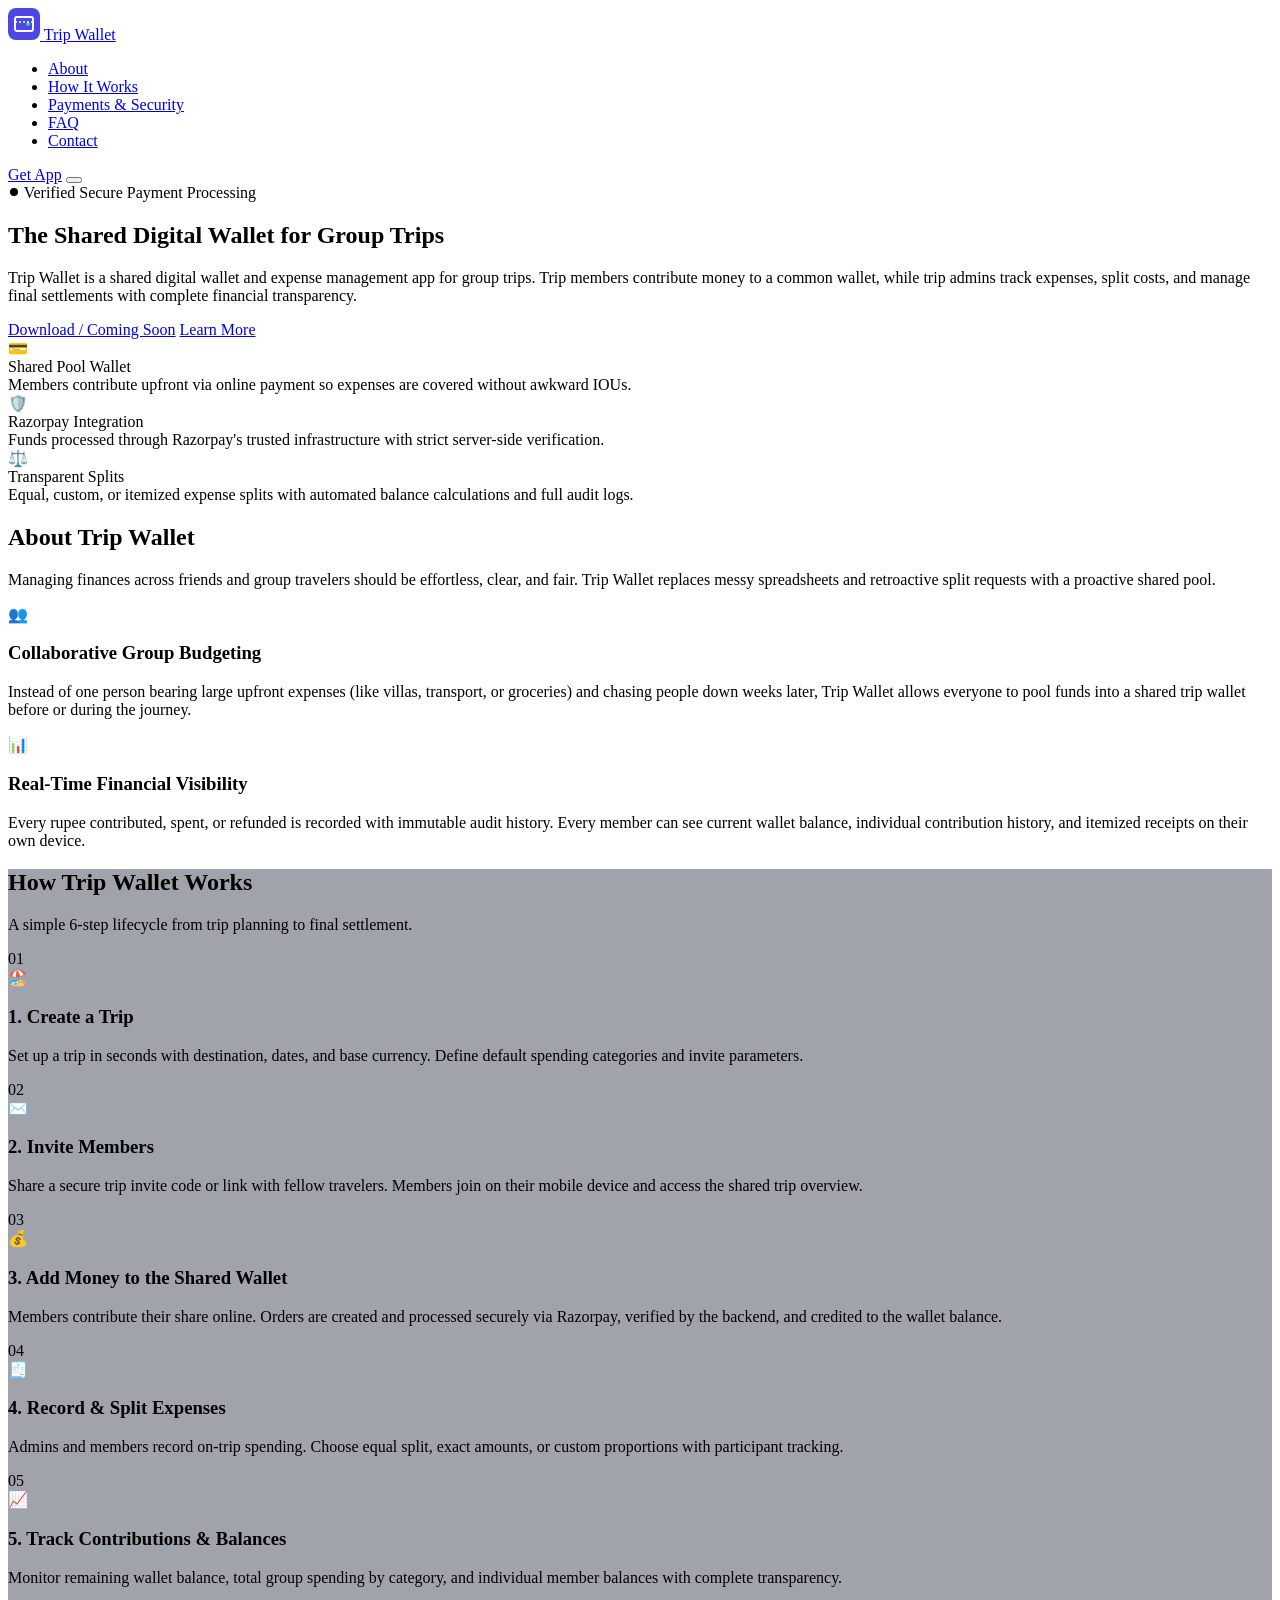
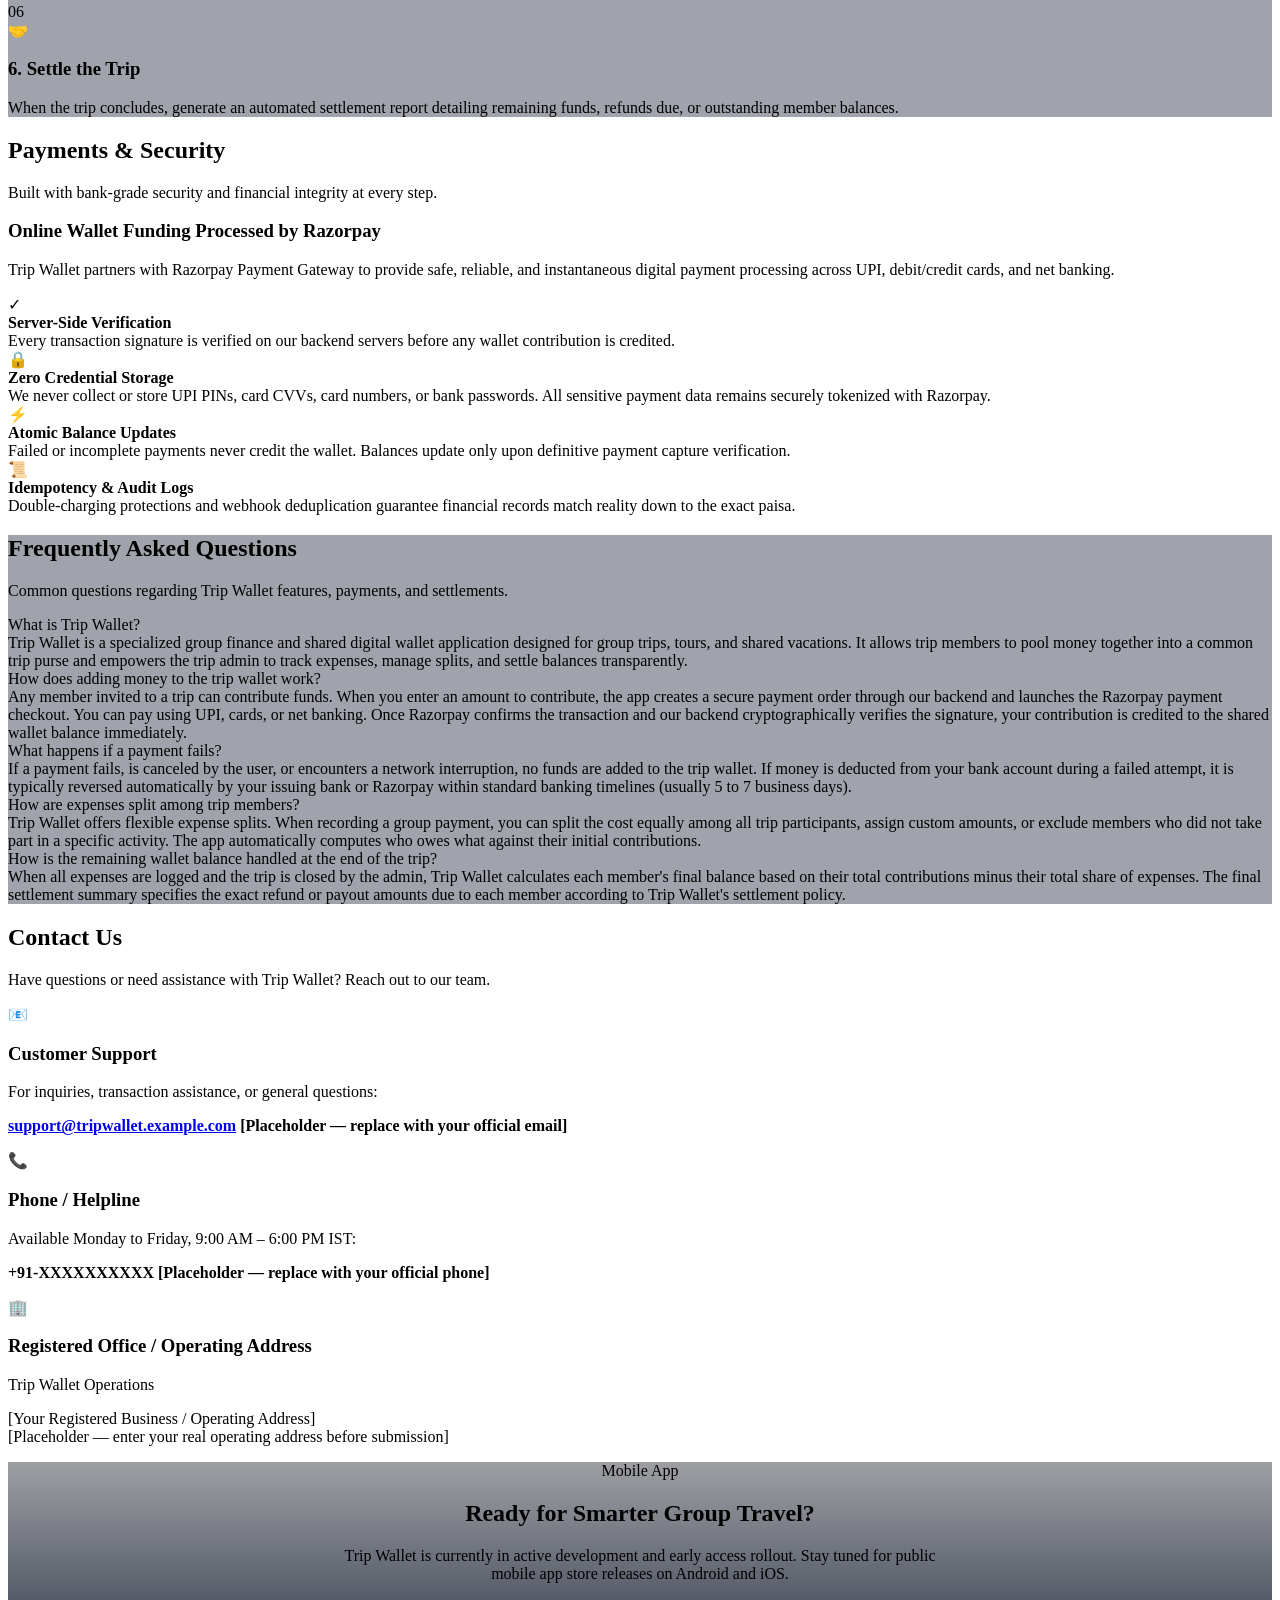
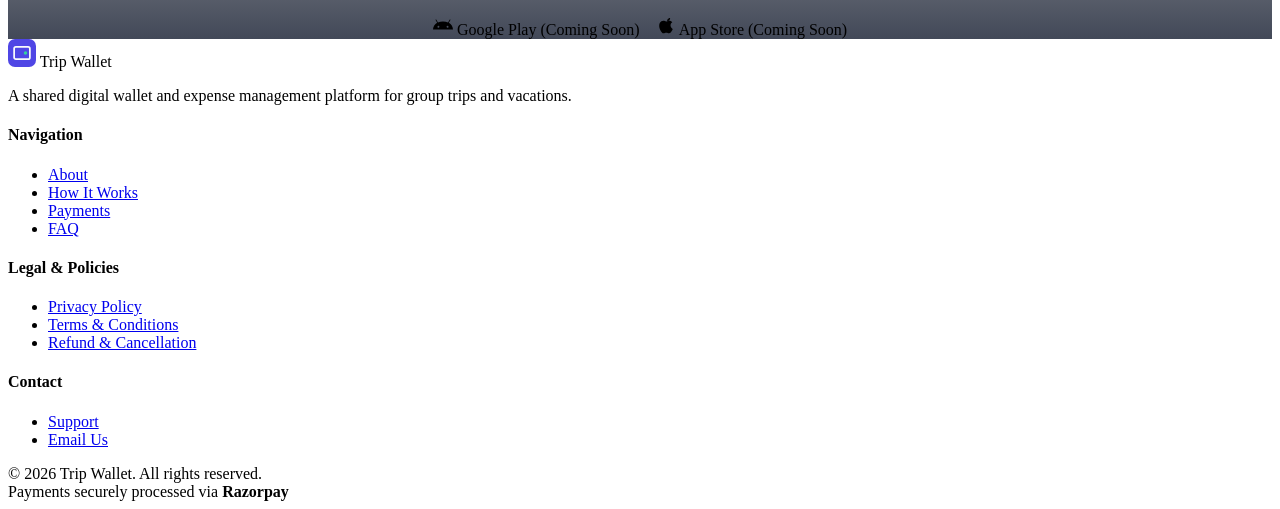
==== backend/app/static/index.html @ 52dec57f "Complete Trip Wallet payment integration and public website" ====
<!DOCTYPE html>
<html lang="en">
<head>
  <meta charset="UTF-8">
  <meta name="viewport" content="width=device-width, initial-scale=1.0">
  <title>Trip Wallet — Shared Digital Wallet & Expense Management for Group Trips</title>
  <meta name="description" content="A shared digital wallet and expense management app for group trips. Contribute funds securely via Razorpay, track balances, and split expenses seamlessly.">
  <link rel="icon" type="image/svg+xml" href="/static/favicon.svg">
  <link rel="stylesheet" href="/static/styles.css">
</head>
<body>

  <!-- Navigation Bar -->
  <header class="navbar">
    <div class="container">
      <a href="/" class="brand">
        <span class="brand-icon">
          <svg width="32" height="32" viewBox="0 0 32 32" fill="none" xmlns="http://www.w3.org/2000/svg">
            <rect width="32" height="32" rx="8" fill="#4F46E5"/>
            <path d="M7 11C7 9.89543 7.89543 9 9 9H23C24.1046 9 25 9.89543 25 11V21C25 22.1046 24.1046 23 23 23H9C7.89543 23 7 22.1046 7 21V11Z" stroke="#F8FAFC" stroke-width="2"/>
            <circle cx="20" cy="16" r="2" fill="#34D399"/>
            <path d="M7 14H25" stroke="#F8FAFC" stroke-width="1.5" stroke-dasharray="2 2"/>
          </svg>
        </span>
        Trip Wallet
      </a>

      <nav>
        <ul class="nav-links" id="navLinks">
          <li><a href="#about" class="nav-link">About</a></li>
          <li><a href="#how-it-works" class="nav-link">How It Works</a></li>
          <li><a href="#payments" class="nav-link">Payments & Security</a></li>
          <li><a href="#faq" class="nav-link">FAQ</a></li>
          <li><a href="#contact" class="nav-link">Contact</a></li>
        </ul>
      </nav>

      <div class="nav-cta">
        <a href="#download" class="btn btn-primary">Get App</a>
        <button class="menu-toggle" id="menuToggle" aria-label="Toggle navigation menu">
          <span></span>
          <span></span>
          <span></span>
        </button>
      </div>
    </div>
  </header>

  <!-- Hero Section -->
  <section class="hero">
    <div class="container">
      <div class="badge badge-green">
        <svg width="12" height="12" viewBox="0 0 12 12" fill="currentColor"><circle cx="6" cy="6" r="4"/></svg>
        Verified Secure Payment Processing
      </div>
      <h1 class="hero-title">
        The Shared Digital Wallet for <span class="gradient-text">Group Trips</span>
      </h1>
      <p class="hero-subtitle">
        Trip Wallet is a shared digital wallet and expense management app for group trips. Trip members contribute money to a common wallet, while trip admins track expenses, split costs, and manage final settlements with complete financial transparency.
      </p>
      <div class="hero-actions">
        <a href="#download" class="btn btn-primary btn-lg">Download / Coming Soon</a>
        <a href="#how-it-works" class="btn btn-secondary btn-lg">Learn More</a>
      </div>

      <div class="hero-stats">
        <div class="stat-card">
          <div class="stat-icon">💳</div>
          <div class="stat-title">Shared Pool Wallet</div>
          <div class="stat-desc">Members contribute upfront via online payment so expenses are covered without awkward IOUs.</div>
        </div>
        <div class="stat-card">
          <div class="stat-icon">🛡️</div>
          <div class="stat-title">Razorpay Integration</div>
          <div class="stat-desc">Funds processed through Razorpay's trusted infrastructure with strict server-side verification.</div>
        </div>
        <div class="stat-card">
          <div class="stat-icon">⚖️</div>
          <div class="stat-title">Transparent Splits</div>
          <div class="stat-desc">Equal, custom, or itemized expense splits with automated balance calculations and full audit logs.</div>
        </div>
      </div>
    </div>
  </section>

  <!-- About Section -->
  <section id="about" class="section">
    <div class="container">
      <div class="section-header">
        <h2 class="section-title">About Trip Wallet</h2>
        <p class="section-subtitle">
          Managing finances across friends and group travelers should be effortless, clear, and fair. Trip Wallet replaces messy spreadsheets and retroactive split requests with a proactive shared pool.
        </p>
      </div>

      <div class="grid-2">
        <div class="feature-card">
          <div class="card-icon">👥</div>
          <h3>Collaborative Group Budgeting</h3>
          <p>
            Instead of one person bearing large upfront expenses (like villas, transport, or groceries) and chasing people down weeks later, Trip Wallet allows everyone to pool funds into a shared trip wallet before or during the journey.
          </p>
        </div>
        <div class="feature-card">
          <div class="card-icon">📊</div>
          <h3>Real-Time Financial Visibility</h3>
          <p>
            Every rupee contributed, spent, or refunded is recorded with immutable audit history. Every member can see current wallet balance, individual contribution history, and itemized receipts on their own device.
          </p>
        </div>
      </div>
    </div>
  </section>

  <!-- How It Works Section -->
  <section id="how-it-works" class="section" style="background: rgba(19, 27, 46, 0.4);">
    <div class="container">
      <div class="section-header">
        <h2 class="section-title">How Trip Wallet Works</h2>
        <p class="section-subtitle">A simple 6-step lifecycle from trip planning to final settlement.</p>
      </div>

      <div class="grid-3">
        <div class="feature-card">
          <span class="card-step-num">01</span>
          <div class="card-icon">🏖️</div>
          <h3>1. Create a Trip</h3>
          <p>Set up a trip in seconds with destination, dates, and base currency. Define default spending categories and invite parameters.</p>
        </div>

        <div class="feature-card">
          <span class="card-step-num">02</span>
          <div class="card-icon">✉️</div>
          <h3>2. Invite Members</h3>
          <p>Share a secure trip invite code or link with fellow travelers. Members join on their mobile device and access the shared trip overview.</p>
        </div>

        <div class="feature-card">
          <span class="card-step-num">03</span>
          <div class="card-icon">💰</div>
          <h3>3. Add Money to the Shared Wallet</h3>
          <p>Members contribute their share online. Orders are created and processed securely via Razorpay, verified by the backend, and credited to the wallet balance.</p>
        </div>

        <div class="feature-card">
          <span class="card-step-num">04</span>
          <div class="card-icon">🧾</div>
          <h3>4. Record & Split Expenses</h3>
          <p>Admins and members record on-trip spending. Choose equal split, exact amounts, or custom proportions with participant tracking.</p>
        </div>

        <div class="feature-card">
          <span class="card-step-num">05</span>
          <div class="card-icon">📈</div>
          <h3>5. Track Contributions & Balances</h3>
          <p>Monitor remaining wallet balance, total group spending by category, and individual member balances with complete transparency.</p>
        </div>

        <div class="feature-card">
          <span class="card-step-num">06</span>
          <div class="card-icon">🤝</div>
          <h3>6. Settle the Trip</h3>
          <p>When the trip concludes, generate an automated settlement report detailing remaining funds, refunds due, or outstanding member balances.</p>
        </div>
      </div>
    </div>
  </section>

  <!-- Payments & Security Section -->
  <section id="payments" class="section">
    <div class="container">
      <div class="section-header">
        <h2 class="section-title">Payments & Security</h2>
        <p class="section-subtitle">
          Built with bank-grade security and financial integrity at every step.
        </p>
      </div>

      <div class="security-banner">
        <div>
          <h3>Online Wallet Funding Processed by Razorpay</h3>
          <p style="margin-top: 8px;">
            Trip Wallet partners with Razorpay Payment Gateway to provide safe, reliable, and instantaneous digital payment processing across UPI, debit/credit cards, and net banking.
          </p>
        </div>

        <div class="security-badge-grid">
          <div class="security-item">
            <span class="security-item-icon">✓</span>
            <div>
              <strong style="color: var(--text-primary); display: block;">Server-Side Verification</strong>
              <span>Every transaction signature is verified on our backend servers before any wallet contribution is credited.</span>
            </div>
          </div>

          <div class="security-item">
            <span class="security-item-icon">🔒</span>
            <div>
              <strong style="color: var(--text-primary); display: block;">Zero Credential Storage</strong>
              <span>We never collect or store UPI PINs, card CVVs, card numbers, or bank passwords. All sensitive payment data remains securely tokenized with Razorpay.</span>
            </div>
          </div>

          <div class="security-item">
            <span class="security-item-icon">⚡</span>
            <div>
              <strong style="color: var(--text-primary); display: block;">Atomic Balance Updates</strong>
              <span>Failed or incomplete payments never credit the wallet. Balances update only upon definitive payment capture verification.</span>
            </div>
          </div>

          <div class="security-item">
            <span class="security-item-icon">📜</span>
            <div>
              <strong style="color: var(--text-primary); display: block;">Idempotency & Audit Logs</strong>
              <span>Double-charging protections and webhook deduplication guarantee financial records match reality down to the exact paisa.</span>
            </div>
          </div>
        </div>
      </div>
    </div>
  </section>

  <!-- FAQ Section -->
  <section id="faq" class="section" style="background: rgba(19, 27, 46, 0.4);">
    <div class="container">
      <div class="section-header">
        <h2 class="section-title">Frequently Asked Questions</h2>
        <p class="section-subtitle">Common questions regarding Trip Wallet features, payments, and settlements.</p>
      </div>

      <div class="faq-list">
        <div class="faq-card">
          <div class="faq-question">What is Trip Wallet?</div>
          <div class="faq-answer">
            Trip Wallet is a specialized group finance and shared digital wallet application designed for group trips, tours, and shared vacations. It allows trip members to pool money together into a common trip purse and empowers the trip admin to track expenses, manage splits, and settle balances transparently.
          </div>
        </div>

        <div class="faq-card">
          <div class="faq-question">How does adding money to the trip wallet work?</div>
          <div class="faq-answer">
            Any member invited to a trip can contribute funds. When you enter an amount to contribute, the app creates a secure payment order through our backend and launches the Razorpay payment checkout. You can pay using UPI, cards, or net banking. Once Razorpay confirms the transaction and our backend cryptographically verifies the signature, your contribution is credited to the shared wallet balance immediately.
          </div>
        </div>

        <div class="faq-card">
          <div class="faq-question">What happens if a payment fails?</div>
          <div class="faq-answer">
            If a payment fails, is canceled by the user, or encounters a network interruption, no funds are added to the trip wallet. If money is deducted from your bank account during a failed attempt, it is typically reversed automatically by your issuing bank or Razorpay within standard banking timelines (usually 5 to 7 business days).
          </div>
        </div>

        <div class="faq-card">
          <div class="faq-question">How are expenses split among trip members?</div>
          <div class="faq-answer">
            Trip Wallet offers flexible expense splits. When recording a group payment, you can split the cost equally among all trip participants, assign custom amounts, or exclude members who did not take part in a specific activity. The app automatically computes who owes what against their initial contributions.
          </div>
        </div>

        <div class="faq-card">
          <div class="faq-question">How is the remaining wallet balance handled at the end of the trip?</div>
          <div class="faq-answer">
            When all expenses are logged and the trip is closed by the admin, Trip Wallet calculates each member's final balance based on their total contributions minus their total share of expenses. The final settlement summary specifies the exact refund or payout amounts due to each member according to Trip Wallet's settlement policy.
          </div>
        </div>
      </div>
    </div>
  </section>

  <!-- Contact Section -->
  <section id="contact" class="section">
    <div class="container">
      <div class="section-header">
        <h2 class="section-title">Contact Us</h2>
        <p class="section-subtitle">Have questions or need assistance with Trip Wallet? Reach out to our team.</p>
      </div>

      <div class="contact-container">
        <div class="contact-card">
          <div class="card-icon" style="margin: 0 auto 16px;">📧</div>
          <h3>Customer Support</h3>
          <p>For inquiries, transaction assistance, or general questions:</p>
          <p style="margin-top: 12px; font-weight: 600; color: var(--text-primary);">
            <a href="mailto:support@tripwallet.example.com">support@tripwallet.example.com</a>
            <span class="placeholder-tag">[Placeholder — replace with your official email]</span>
          </p>
        </div>

        <div class="contact-card">
          <div class="card-icon" style="margin: 0 auto 16px;">📞</div>
          <h3>Phone / Helpline</h3>
          <p>Available Monday to Friday, 9:00 AM – 6:00 PM IST:</p>
          <p style="margin-top: 12px; font-weight: 600; color: var(--text-primary);">
            +91-XXXXXXXXXX
            <span class="placeholder-tag">[Placeholder — replace with your official phone]</span>
          </p>
        </div>

        <div class="contact-card">
          <div class="card-icon" style="margin: 0 auto 16px;">🏢</div>
          <h3>Registered Office / Operating Address</h3>
          <p>Trip Wallet Operations</p>
          <p style="margin-top: 12px; font-weight: 500; color: var(--text-primary);">
            [Your Registered Business / Operating Address]
            <br>
            <span class="placeholder-tag">[Placeholder — enter your real operating address before submission]</span>
          </p>
        </div>
      </div>
    </div>
  </section>

  <!-- Download / Coming Soon CTA -->
  <section id="download" class="section" style="background: linear-gradient(180deg, rgba(11, 15, 25, 0.4) 0%, rgba(19, 27, 46, 0.8) 100%);">
    <div class="container" style="text-align: center;">
      <div class="badge">Mobile App</div>
      <h2 class="section-title" style="margin-bottom: 20px;">Ready for Smarter Group Travel?</h2>
      <p class="section-subtitle" style="max-width: 600px; margin: 0 auto 32px;">
        Trip Wallet is currently in active development and early access rollout. Stay tuned for public mobile app store releases on Android and iOS.
      </p>
      <div style="display: flex; gap: 16px; justify-content: center; flex-wrap: wrap;">
        <span class="btn btn-secondary" style="cursor: default;">
          <svg width="20" height="20" viewBox="0 0 24 24" fill="currentColor"><path d="M17.523 15.3414C17.523 15.3414 17.5146 15.3414 17.5061 15.3414C16.9248 15.3414 16.4259 14.9392 16.3218 14.3644C16.2084 13.7317 16.6346 13.1362 17.2764 13.0219C17.909 12.9094 18.5136 13.3364 18.627 13.9691C18.7303 14.5439 18.3281 15.1102 17.7541 15.3117C17.6791 15.3323 17.6012 15.3414 17.523 15.3414ZM6.47702 15.3414C6.39886 15.3414 6.32101 15.3323 6.246 15.3117C5.67202 15.1102 5.26982 14.5439 5.37311 13.9691C5.48651 13.3364 6.09113 12.9094 6.72376 13.0219C7.36553 13.1362 7.79173 13.7317 7.67833 14.3644C7.57425 14.9392 7.0753 15.3414 6.49402 15.3414H6.47702ZM18.9959 9.3879L20.8931 6.10173C21.0368 5.85273 20.9515 5.53488 20.7025 5.39121C20.4535 5.24754 20.1356 5.33282 19.992 5.58182L18.0494 8.94676C16.2847 8.14088 14.2497 7.67499 12.0001 7.67499C9.75037 7.67499 7.71542 8.14088 5.95074 8.94676L4.00816 5.58182C3.86449 5.33282 3.54664 5.24754 3.29764 5.39121C3.04864 5.53488 2.96336 5.85273 3.10703 6.10173L5.00421 9.3879C2.10091 10.9859 0.125 13.9678 0 17.4851H24C23.875 13.9678 21.8992 10.9859 18.9959 9.3879Z"/></svg>
          Google Play (Coming Soon)
        </span>
        <span class="btn btn-secondary" style="cursor: default;">
          <svg width="20" height="20" viewBox="0 0 24 24" fill="currentColor"><path d="M18.71 19.5c-.83 1.24-1.71 2.45-3.05 2.47-1.34.03-1.77-.79-3.29-.79-1.53 0-2 .77-3.27.82-1.31.05-2.3-1.32-3.14-2.53C4.25 17 2.94 12.45 4.7 9.39c.87-1.52 2.43-2.48 4.12-2.51 1.28-.02 2.5.87 3.29.87.78 0 2.26-1.07 3.81-.91.65.03 2.47.26 3.64 1.98-.09.06-2.17 1.28-2.15 3.81.03 3.02 2.65 4.03 2.68 4.04-.03.07-.42 1.44-1.38 2.83M15.97 6.37c.61-.75 1.04-1.8 1.01-2.87-.96.04-2.09.64-2.74 1.4-.55.63-.99 1.68-.86 2.7 1.05.08 2.12-.57 2.59-1.23z"/></svg>
          App Store (Coming Soon)
        </span>
      </div>
    </div>
  </section>

  <!-- Footer -->
  <footer class="footer">
    <div class="container">
      <div class="footer-grid">
        <div class="footer-brand">
          <div class="brand">
            <span class="brand-icon">
              <svg width="28" height="28" viewBox="0 0 32 32" fill="none" xmlns="http://www.w3.org/2000/svg">
                <rect width="32" height="32" rx="8" fill="#4F46E5"/>
                <path d="M7 11C7 9.89543 7.89543 9 9 9H23C24.1046 9 25 9.89543 25 11V21C25 22.1046 24.1046 23 23 23H9C7.89543 23 7 22.1046 7 21V11Z" stroke="#F8FAFC" stroke-width="2"/>
                <circle cx="20" cy="16" r="2" fill="#34D399"/>
              </svg>
            </span>
            Trip Wallet
          </div>
          <p>
            A shared digital wallet and expense management platform for group trips and vacations.
          </p>
        </div>

        <div class="footer-col">
          <h4>Navigation</h4>
          <ul class="footer-links">
            <li><a href="#about">About</a></li>
            <li><a href="#how-it-works">How It Works</a></li>
            <li><a href="#payments">Payments</a></li>
            <li><a href="#faq">FAQ</a></li>
          </ul>
        </div>

        <div class="footer-col">
          <h4>Legal & Policies</h4>
          <ul class="footer-links">
            <li><a href="/privacy">Privacy Policy</a></li>
            <li><a href="/terms">Terms & Conditions</a></li>
            <li><a href="/refund">Refund & Cancellation</a></li>
          </ul>
        </div>

        <div class="footer-col">
          <h4>Contact</h4>
          <ul class="footer-links">
            <li><a href="#contact">Support</a></li>
            <li><a href="mailto:support@tripwallet.example.com">Email Us</a></li>
          </ul>
        </div>
      </div>

      <div class="footer-bottom">
        <div>
          &copy; 2026 Trip Wallet. All rights reserved.
        </div>
        <div>
          Payments securely processed via <strong style="color: var(--text-primary);">Razorpay</strong>
        </div>
      </div>
    </div>
  </footer>

  <script>
    // Responsive Mobile Menu Toggle
    const menuToggle = document.getElementById('menuToggle');
    const navLinks = document.getElementById('navLinks');
    if (menuToggle && navLinks) {
      menuToggle.addEventListener('click', () => {
        navLinks.classList.toggle('active');
      });
      // Close menu when link is clicked
      navLinks.querySelectorAll('a').forEach(link => {
        link.addEventListener('click', () => {
          navLinks.classList.remove('active');
        });
      });
    }
  </script>
</body>
</html>
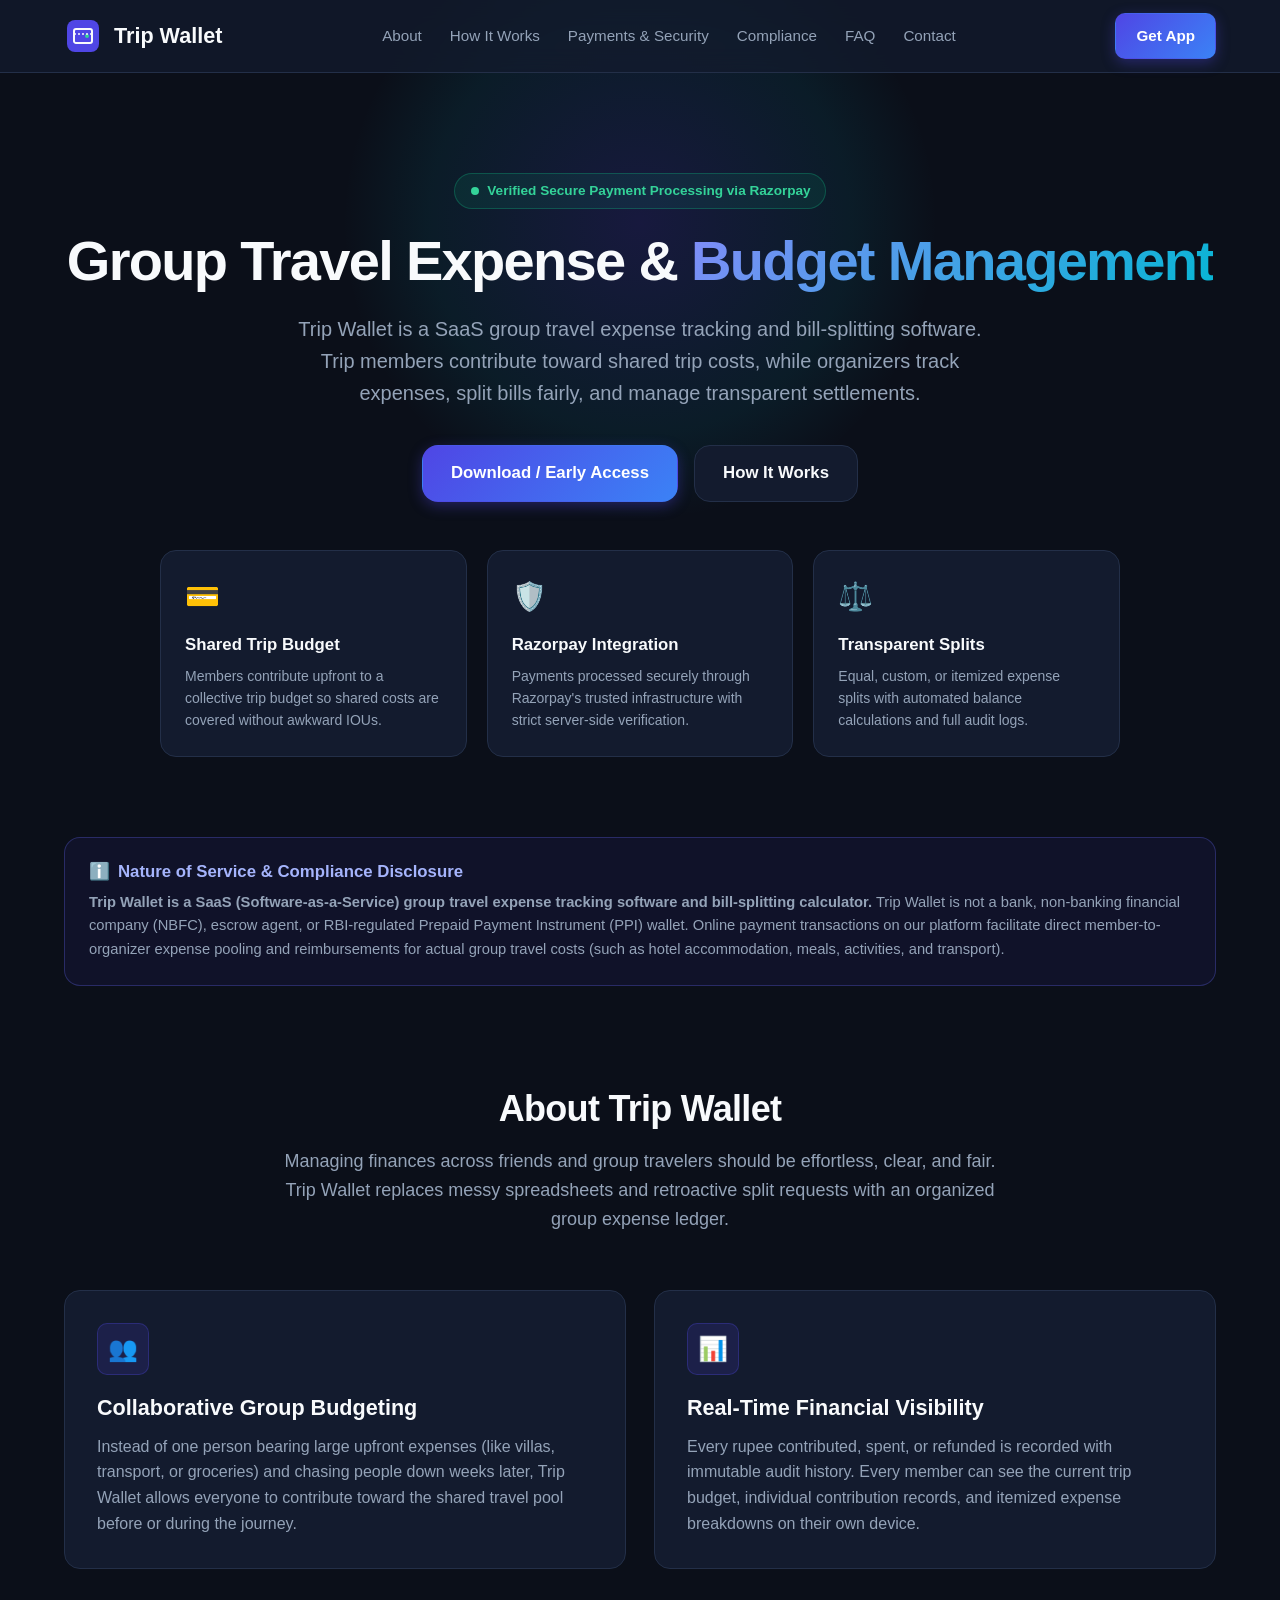
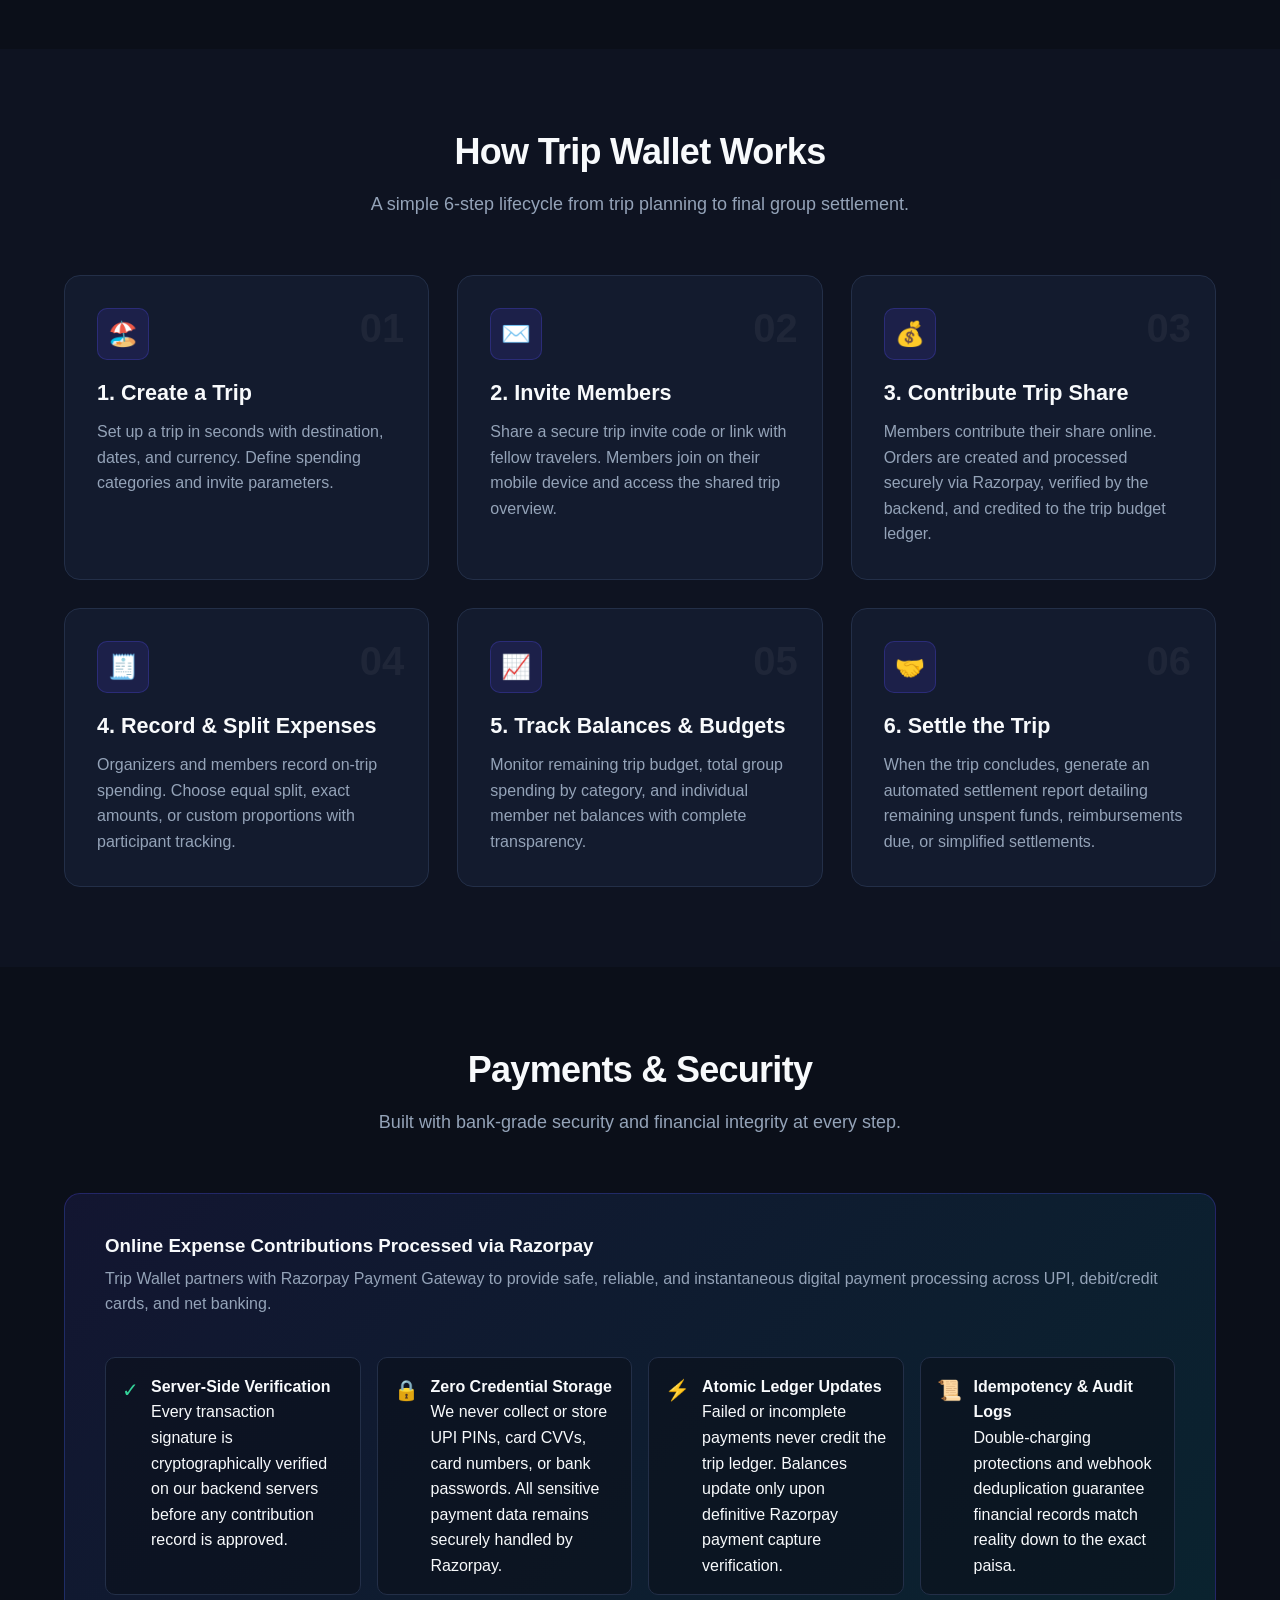
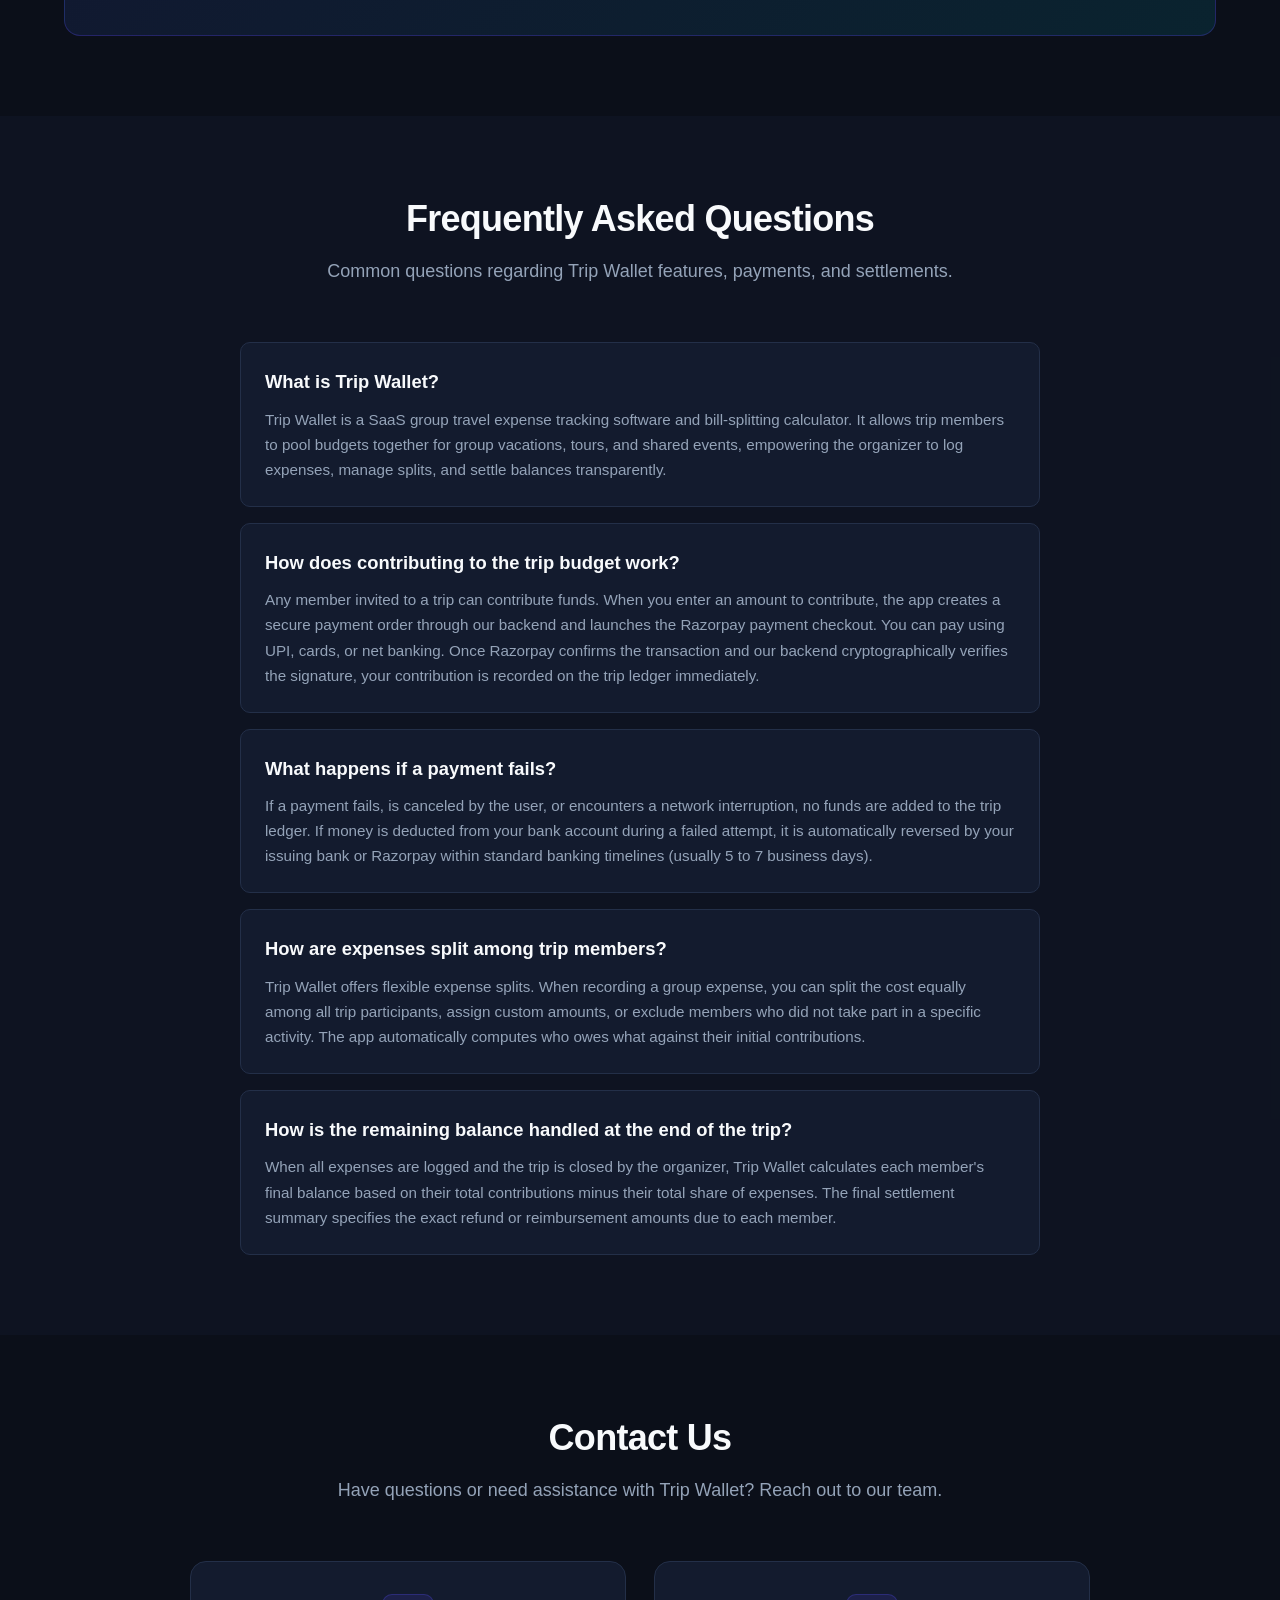
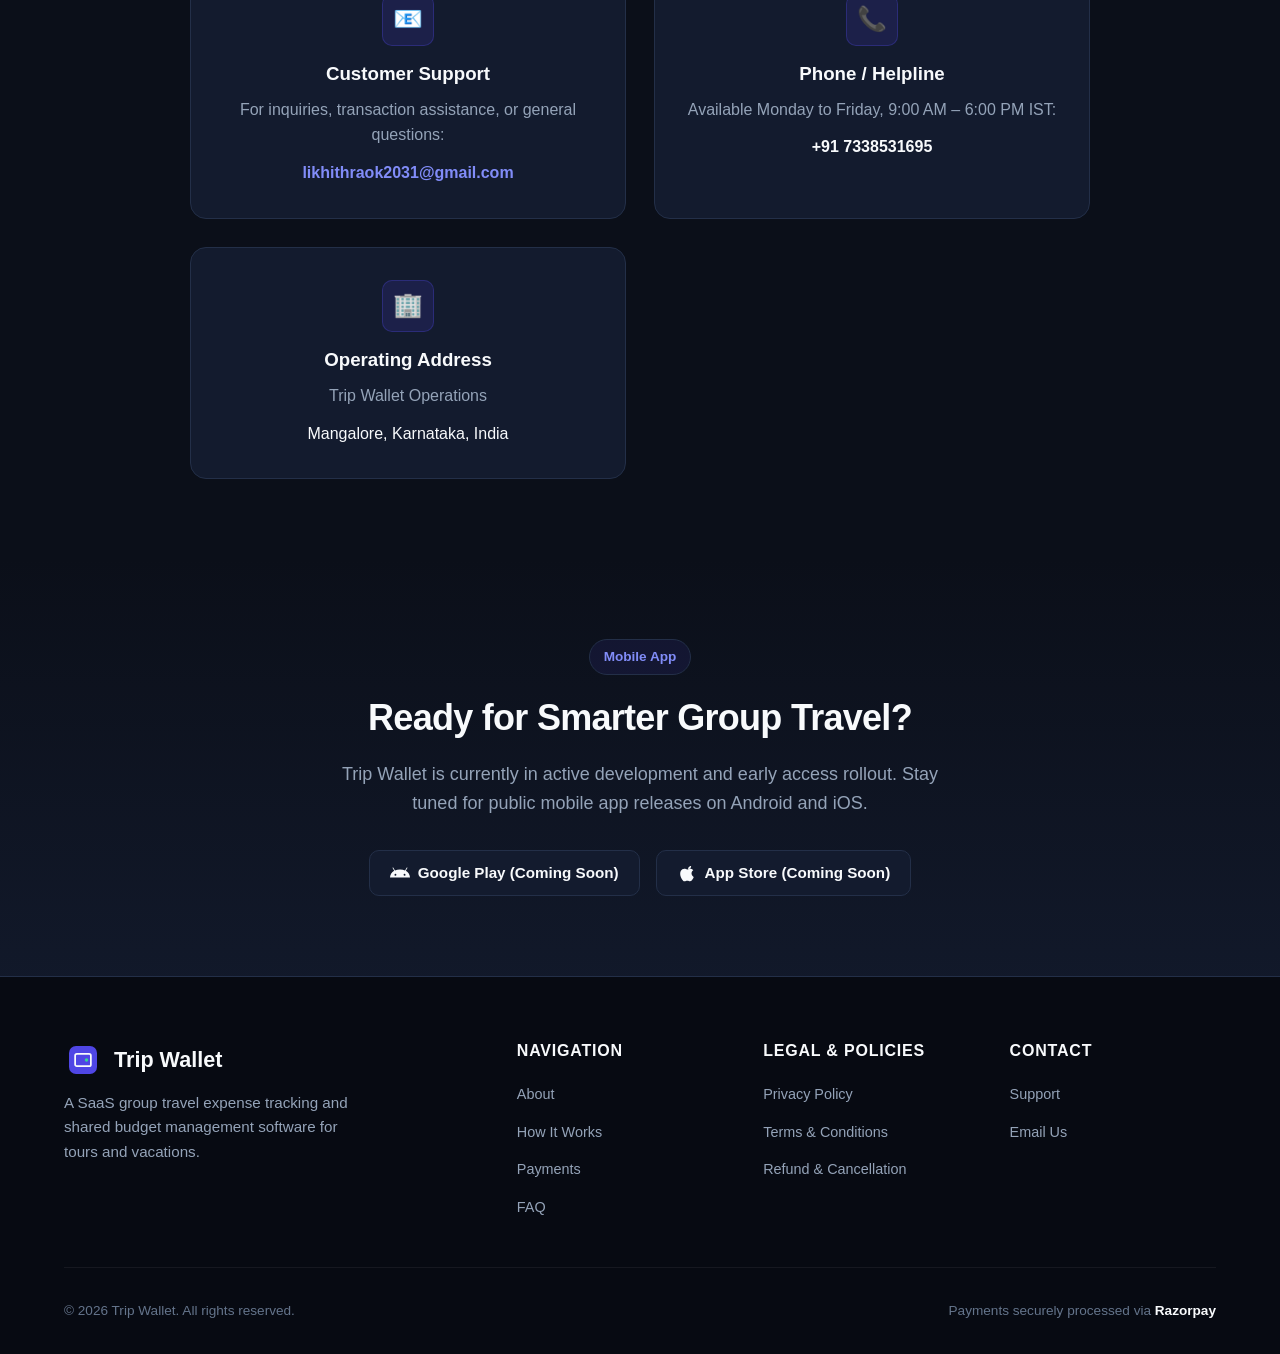
==== commit a2b22d5a: "Update website and policies to SaaS expense management classification and set real contact info" ====
--- a/backend/app/static/index.html
+++ b/backend/app/static/index.html
@@ -3,17 +3,17 @@
 <head>
   <meta charset="UTF-8">
   <meta name="viewport" content="width=device-width, initial-scale=1.0">
-  <title>Trip Wallet — Shared Digital Wallet & Expense Management for Group Trips</title>
-  <meta name="description" content="A shared digital wallet and expense management app for group trips. Contribute funds securely via Razorpay, track balances, and split expenses seamlessly.">
-  <link rel="icon" type="image/svg+xml" href="/static/favicon.svg">
-  <link rel="stylesheet" href="/static/styles.css">
+  <title>Trip Wallet — Group Travel Expense Management & Budget Splitting Software</title>
+  <meta name="description" content="Trip Wallet is a SaaS group travel expense management and bill-splitting platform. Pool trip budgets securely via Razorpay, track balances, and split travel expenses seamlessly.">
+  <link rel="icon" type="image/svg+xml" href="favicon.svg">
+  <link rel="stylesheet" href="styles.css">
 </head>
 <body>
 
   <!-- Navigation Bar -->
   <header class="navbar">
     <div class="container">
-      <a href="/" class="brand">
+      <a href="index.html" class="brand">
         <span class="brand-icon">
           <svg width="32" height="32" viewBox="0 0 32 32" fill="none" xmlns="http://www.w3.org/2000/svg">
             <rect width="32" height="32" rx="8" fill="#4F46E5"/>
@@ -30,6 +30,7 @@
           <li><a href="#about" class="nav-link">About</a></li>
           <li><a href="#how-it-works" class="nav-link">How It Works</a></li>
           <li><a href="#payments" class="nav-link">Payments & Security</a></li>
+          <li><a href="#disclaimer" class="nav-link">Compliance</a></li>
           <li><a href="#faq" class="nav-link">FAQ</a></li>
           <li><a href="#contact" class="nav-link">Contact</a></li>
         </ul>
@@ -51,29 +52,29 @@
     <div class="container">
       <div class="badge badge-green">
         <svg width="12" height="12" viewBox="0 0 12 12" fill="currentColor"><circle cx="6" cy="6" r="4"/></svg>
-        Verified Secure Payment Processing
+        Verified Secure Payment Processing via Razorpay
       </div>
       <h1 class="hero-title">
-        The Shared Digital Wallet for <span class="gradient-text">Group Trips</span>
+        Group Travel Expense & <span class="gradient-text">Budget Management</span>
       </h1>
       <p class="hero-subtitle">
-        Trip Wallet is a shared digital wallet and expense management app for group trips. Trip members contribute money to a common wallet, while trip admins track expenses, split costs, and manage final settlements with complete financial transparency.
+        Trip Wallet is a SaaS group travel expense tracking and bill-splitting software. Trip members contribute toward shared trip costs, while organizers track expenses, split bills fairly, and manage transparent settlements.
       </p>
       <div class="hero-actions">
-        <a href="#download" class="btn btn-primary btn-lg">Download / Coming Soon</a>
-        <a href="#how-it-works" class="btn btn-secondary btn-lg">Learn More</a>
+        <a href="#download" class="btn btn-primary btn-lg">Download / Early Access</a>
+        <a href="#how-it-works" class="btn btn-secondary btn-lg">How It Works</a>
       </div>
 
       <div class="hero-stats">
         <div class="stat-card">
           <div class="stat-icon">💳</div>
-          <div class="stat-title">Shared Pool Wallet</div>
-          <div class="stat-desc">Members contribute upfront via online payment so expenses are covered without awkward IOUs.</div>
+          <div class="stat-title">Shared Trip Budget</div>
+          <div class="stat-desc">Members contribute upfront to a collective trip budget so shared costs are covered without awkward IOUs.</div>
         </div>
         <div class="stat-card">
           <div class="stat-icon">🛡️</div>
           <div class="stat-title">Razorpay Integration</div>
-          <div class="stat-desc">Funds processed through Razorpay's trusted infrastructure with strict server-side verification.</div>
+          <div class="stat-desc">Payments processed securely through Razorpay's trusted infrastructure with strict server-side verification.</div>
         </div>
         <div class="stat-card">
           <div class="stat-icon">⚖️</div>
@@ -84,13 +85,27 @@
     </div>
   </section>
 
+  <!-- Regulatory & SaaS Classification Disclaimer Banner -->
+  <section id="disclaimer" class="section" style="padding-top: 0; padding-bottom: 20px;">
+    <div class="container">
+      <div style="background: rgba(79, 70, 229, 0.08); border: 1px solid rgba(99, 102, 241, 0.3); border-radius: var(--radius-lg); padding: 24px; text-align: left;">
+        <h4 style="color: #A5B4FC; margin-bottom: 8px; font-size: 1.05rem; display: flex; align-items: center; gap: 8px;">
+          <span>ℹ️</span> Nature of Service & Compliance Disclosure
+        </h4>
+        <p style="color: var(--text-secondary); font-size: 0.92rem; line-height: 1.6; margin: 0;">
+          <strong>Trip Wallet is a SaaS (Software-as-a-Service) group travel expense tracking software and bill-splitting calculator.</strong> Trip Wallet is not a bank, non-banking financial company (NBFC), escrow agent, or RBI-regulated Prepaid Payment Instrument (PPI) wallet. Online payment transactions on our platform facilitate direct member-to-organizer expense pooling and reimbursements for actual group travel costs (such as hotel accommodation, meals, activities, and transport).
+        </p>
+      </div>
+    </div>
+  </section>
+
   <!-- About Section -->
   <section id="about" class="section">
     <div class="container">
       <div class="section-header">
         <h2 class="section-title">About Trip Wallet</h2>
         <p class="section-subtitle">
-          Managing finances across friends and group travelers should be effortless, clear, and fair. Trip Wallet replaces messy spreadsheets and retroactive split requests with a proactive shared pool.
+          Managing finances across friends and group travelers should be effortless, clear, and fair. Trip Wallet replaces messy spreadsheets and retroactive split requests with an organized group expense ledger.
         </p>
       </div>
 
@@ -99,14 +114,14 @@
           <div class="card-icon">👥</div>
           <h3>Collaborative Group Budgeting</h3>
           <p>
-            Instead of one person bearing large upfront expenses (like villas, transport, or groceries) and chasing people down weeks later, Trip Wallet allows everyone to pool funds into a shared trip wallet before or during the journey.
+            Instead of one person bearing large upfront expenses (like villas, transport, or groceries) and chasing people down weeks later, Trip Wallet allows everyone to contribute toward the shared travel pool before or during the journey.
           </p>
         </div>
         <div class="feature-card">
           <div class="card-icon">📊</div>
           <h3>Real-Time Financial Visibility</h3>
           <p>
-            Every rupee contributed, spent, or refunded is recorded with immutable audit history. Every member can see current wallet balance, individual contribution history, and itemized receipts on their own device.
+            Every rupee contributed, spent, or refunded is recorded with immutable audit history. Every member can see the current trip budget, individual contribution records, and itemized expense breakdowns on their own device.
           </p>
         </div>
       </div>
@@ -118,7 +133,7 @@
     <div class="container">
       <div class="section-header">
         <h2 class="section-title">How Trip Wallet Works</h2>
-        <p class="section-subtitle">A simple 6-step lifecycle from trip planning to final settlement.</p>
+        <p class="section-subtitle">A simple 6-step lifecycle from trip planning to final group settlement.</p>
       </div>
 
       <div class="grid-3">
@@ -126,7 +141,7 @@
           <span class="card-step-num">01</span>
           <div class="card-icon">🏖️</div>
           <h3>1. Create a Trip</h3>
-          <p>Set up a trip in seconds with destination, dates, and base currency. Define default spending categories and invite parameters.</p>
+          <p>Set up a trip in seconds with destination, dates, and currency. Define spending categories and invite parameters.</p>
         </div>
 
         <div class="feature-card">
@@ -139,29 +154,29 @@
         <div class="feature-card">
           <span class="card-step-num">03</span>
           <div class="card-icon">💰</div>
-          <h3>3. Add Money to the Shared Wallet</h3>
-          <p>Members contribute their share online. Orders are created and processed securely via Razorpay, verified by the backend, and credited to the wallet balance.</p>
+          <h3>3. Contribute Trip Share</h3>
+          <p>Members contribute their share online. Orders are created and processed securely via Razorpay, verified by the backend, and credited to the trip budget ledger.</p>
         </div>
 
         <div class="feature-card">
           <span class="card-step-num">04</span>
           <div class="card-icon">🧾</div>
           <h3>4. Record & Split Expenses</h3>
-          <p>Admins and members record on-trip spending. Choose equal split, exact amounts, or custom proportions with participant tracking.</p>
+          <p>Organizers and members record on-trip spending. Choose equal split, exact amounts, or custom proportions with participant tracking.</p>
         </div>
 
         <div class="feature-card">
           <span class="card-step-num">05</span>
           <div class="card-icon">📈</div>
-          <h3>5. Track Contributions & Balances</h3>
-          <p>Monitor remaining wallet balance, total group spending by category, and individual member balances with complete transparency.</p>
+          <h3>5. Track Balances & Budgets</h3>
+          <p>Monitor remaining trip budget, total group spending by category, and individual member net balances with complete transparency.</p>
         </div>
 
         <div class="feature-card">
           <span class="card-step-num">06</span>
           <div class="card-icon">🤝</div>
           <h3>6. Settle the Trip</h3>
-          <p>When the trip concludes, generate an automated settlement report detailing remaining funds, refunds due, or outstanding member balances.</p>
+          <p>When the trip concludes, generate an automated settlement report detailing remaining unspent funds, reimbursements due, or simplified settlements.</p>
         </div>
       </div>
     </div>
@@ -179,7 +194,7 @@
 
       <div class="security-banner">
         <div>
-          <h3>Online Wallet Funding Processed by Razorpay</h3>
+          <h3>Online Expense Contributions Processed via Razorpay</h3>
           <p style="margin-top: 8px;">
             Trip Wallet partners with Razorpay Payment Gateway to provide safe, reliable, and instantaneous digital payment processing across UPI, debit/credit cards, and net banking.
           </p>
@@ -190,7 +205,7 @@
             <span class="security-item-icon">✓</span>
             <div>
               <strong style="color: var(--text-primary); display: block;">Server-Side Verification</strong>
-              <span>Every transaction signature is verified on our backend servers before any wallet contribution is credited.</span>
+              <span>Every transaction signature is cryptographically verified on our backend servers before any contribution record is approved.</span>
             </div>
           </div>
 
@@ -198,15 +213,15 @@
             <span class="security-item-icon">🔒</span>
             <div>
               <strong style="color: var(--text-primary); display: block;">Zero Credential Storage</strong>
-              <span>We never collect or store UPI PINs, card CVVs, card numbers, or bank passwords. All sensitive payment data remains securely tokenized with Razorpay.</span>
+              <span>We never collect or store UPI PINs, card CVVs, card numbers, or bank passwords. All sensitive payment data remains securely handled by Razorpay.</span>
             </div>
           </div>
 
           <div class="security-item">
             <span class="security-item-icon">⚡</span>
             <div>
-              <strong style="color: var(--text-primary); display: block;">Atomic Balance Updates</strong>
-              <span>Failed or incomplete payments never credit the wallet. Balances update only upon definitive payment capture verification.</span>
+              <strong style="color: var(--text-primary); display: block;">Atomic Ledger Updates</strong>
+              <span>Failed or incomplete payments never credit the trip ledger. Balances update only upon definitive Razorpay payment capture verification.</span>
             </div>
           </div>
 
@@ -234,35 +249,35 @@
         <div class="faq-card">
           <div class="faq-question">What is Trip Wallet?</div>
           <div class="faq-answer">
-            Trip Wallet is a specialized group finance and shared digital wallet application designed for group trips, tours, and shared vacations. It allows trip members to pool money together into a common trip purse and empowers the trip admin to track expenses, manage splits, and settle balances transparently.
+            Trip Wallet is a SaaS group travel expense tracking software and bill-splitting calculator. It allows trip members to pool budgets together for group vacations, tours, and shared events, empowering the organizer to log expenses, manage splits, and settle balances transparently.
           </div>
         </div>
 
         <div class="faq-card">
-          <div class="faq-question">How does adding money to the trip wallet work?</div>
+          <div class="faq-question">How does contributing to the trip budget work?</div>
           <div class="faq-answer">
-            Any member invited to a trip can contribute funds. When you enter an amount to contribute, the app creates a secure payment order through our backend and launches the Razorpay payment checkout. You can pay using UPI, cards, or net banking. Once Razorpay confirms the transaction and our backend cryptographically verifies the signature, your contribution is credited to the shared wallet balance immediately.
+            Any member invited to a trip can contribute funds. When you enter an amount to contribute, the app creates a secure payment order through our backend and launches the Razorpay payment checkout. You can pay using UPI, cards, or net banking. Once Razorpay confirms the transaction and our backend cryptographically verifies the signature, your contribution is recorded on the trip ledger immediately.
           </div>
         </div>
 
         <div class="faq-card">
           <div class="faq-question">What happens if a payment fails?</div>
           <div class="faq-answer">
-            If a payment fails, is canceled by the user, or encounters a network interruption, no funds are added to the trip wallet. If money is deducted from your bank account during a failed attempt, it is typically reversed automatically by your issuing bank or Razorpay within standard banking timelines (usually 5 to 7 business days).
+            If a payment fails, is canceled by the user, or encounters a network interruption, no funds are added to the trip ledger. If money is deducted from your bank account during a failed attempt, it is automatically reversed by your issuing bank or Razorpay within standard banking timelines (usually 5 to 7 business days).
           </div>
         </div>
 
         <div class="faq-card">
           <div class="faq-question">How are expenses split among trip members?</div>
           <div class="faq-answer">
-            Trip Wallet offers flexible expense splits. When recording a group payment, you can split the cost equally among all trip participants, assign custom amounts, or exclude members who did not take part in a specific activity. The app automatically computes who owes what against their initial contributions.
+            Trip Wallet offers flexible expense splits. When recording a group expense, you can split the cost equally among all trip participants, assign custom amounts, or exclude members who did not take part in a specific activity. The app automatically computes who owes what against their initial contributions.
           </div>
         </div>
 
         <div class="faq-card">
-          <div class="faq-question">How is the remaining wallet balance handled at the end of the trip?</div>
+          <div class="faq-question">How is the remaining balance handled at the end of the trip?</div>
           <div class="faq-answer">
-            When all expenses are logged and the trip is closed by the admin, Trip Wallet calculates each member's final balance based on their total contributions minus their total share of expenses. The final settlement summary specifies the exact refund or payout amounts due to each member according to Trip Wallet's settlement policy.
+            When all expenses are logged and the trip is closed by the organizer, Trip Wallet calculates each member's final balance based on their total contributions minus their total share of expenses. The final settlement summary specifies the exact refund or reimbursement amounts due to each member.
           </div>
         </div>
       </div>
@@ -283,8 +298,7 @@
           <h3>Customer Support</h3>
           <p>For inquiries, transaction assistance, or general questions:</p>
           <p style="margin-top: 12px; font-weight: 600; color: var(--text-primary);">
-            <a href="mailto:support@tripwallet.example.com">support@tripwallet.example.com</a>
-            <span class="placeholder-tag">[Placeholder — replace with your official email]</span>
+            <a href="mailto:likhithraok2031@gmail.com">likhithraok2031@gmail.com</a>
           </p>
         </div>
 
@@ -293,19 +307,16 @@
           <h3>Phone / Helpline</h3>
           <p>Available Monday to Friday, 9:00 AM – 6:00 PM IST:</p>
           <p style="margin-top: 12px; font-weight: 600; color: var(--text-primary);">
-            +91-XXXXXXXXXX
-            <span class="placeholder-tag">[Placeholder — replace with your official phone]</span>
+            <a href="tel:+917338531695" style="color: inherit; text-decoration: none;">+91 7338531695</a>
           </p>
         </div>
 
         <div class="contact-card">
           <div class="card-icon" style="margin: 0 auto 16px;">🏢</div>
-          <h3>Registered Office / Operating Address</h3>
+          <h3>Operating Address</h3>
           <p>Trip Wallet Operations</p>
           <p style="margin-top: 12px; font-weight: 500; color: var(--text-primary);">
-            [Your Registered Business / Operating Address]
-            <br>
-            <span class="placeholder-tag">[Placeholder — enter your real operating address before submission]</span>
+            Mangalore, Karnataka, India
           </p>
         </div>
       </div>
@@ -318,7 +329,7 @@
       <div class="badge">Mobile App</div>
       <h2 class="section-title" style="margin-bottom: 20px;">Ready for Smarter Group Travel?</h2>
       <p class="section-subtitle" style="max-width: 600px; margin: 0 auto 32px;">
-        Trip Wallet is currently in active development and early access rollout. Stay tuned for public mobile app store releases on Android and iOS.
+        Trip Wallet is currently in active development and early access rollout. Stay tuned for public mobile app releases on Android and iOS.
       </p>
       <div style="display: flex; gap: 16px; justify-content: center; flex-wrap: wrap;">
         <span class="btn btn-secondary" style="cursor: default;">
@@ -349,7 +360,7 @@
             Trip Wallet
           </div>
           <p>
-            A shared digital wallet and expense management platform for group trips and vacations.
+            A SaaS group travel expense tracking and shared budget management software for tours and vacations.
           </p>
         </div>
 
@@ -366,9 +377,9 @@
         <div class="footer-col">
           <h4>Legal & Policies</h4>
           <ul class="footer-links">
-            <li><a href="/privacy">Privacy Policy</a></li>
-            <li><a href="/terms">Terms & Conditions</a></li>
-            <li><a href="/refund">Refund & Cancellation</a></li>
+            <li><a href="privacy.html">Privacy Policy</a></li>
+            <li><a href="terms.html">Terms & Conditions</a></li>
+            <li><a href="refund.html">Refund & Cancellation</a></li>
           </ul>
         </div>
 
@@ -376,7 +387,7 @@
           <h4>Contact</h4>
           <ul class="footer-links">
             <li><a href="#contact">Support</a></li>
-            <li><a href="mailto:support@tripwallet.example.com">Email Us</a></li>
+            <li><a href="mailto:likhithraok2031@gmail.com">Email Us</a></li>
           </ul>
         </div>
       </div>
--- a/backend/app/static/styles.css
+++ b/backend/app/static/styles.css
@@ -0,0 +1,663 @@
+/* Trip Wallet — Modern Fintech Design System */
+:root {
+  --primary: #4f46e5;
+  --primary-hover: #4338ca;
+  --primary-light: #818cf8;
+  --secondary: #06b6d4;
+  --accent: #10b981;
+  --accent-light: #34d399;
+  --warning: #f59e0b;
+  --danger: #ef4444;
+
+  --bg-main: #0b0f19;
+  --bg-card: #131b2e;
+  --bg-card-hover: #1a243d;
+  --bg-glass: rgba(19, 27, 46, 0.75);
+  --border: #232f48;
+  --border-focus: #4f46e5;
+
+  --text-primary: #f8fafc;
+  --text-secondary: #94a3b8;
+  --text-muted: #64748b;
+  --text-white: #ffffff;
+
+  --font-main: -apple-system, BlinkMacSystemFont, "Segoe UI", Roboto, Oxygen, Ubuntu, Cantarell, "Open Sans", "Helvetica Neue", sans-serif;
+  --radius-sm: 6px;
+  --radius-md: 10px;
+  --radius-lg: 16px;
+  --radius-full: 9999px;
+
+  --shadow-sm: 0 1px 2px 0 rgba(0, 0, 0, 0.05);
+  --shadow-md: 0 4px 6px -1px rgba(0, 0, 0, 0.3), 0 2px 4px -1px rgba(0, 0, 0, 0.2);
+  --shadow-lg: 0 10px 15px -3px rgba(0, 0, 0, 0.4), 0 4px 6px -2px rgba(0, 0, 0, 0.2);
+  --shadow-glow: 0 0 25px rgba(79, 70, 229, 0.25);
+}
+
+* {
+  margin: 0;
+  padding: 0;
+  box-sizing: border-box;
+}
+
+html {
+  scroll-behavior: smooth;
+  color-scheme: dark;
+}
+
+body {
+  font-family: var(--font-main);
+  background-color: var(--bg-main);
+  color: var(--text-primary);
+  line-height: 1.6;
+  -webkit-font-smoothing: antialiased;
+  overflow-x: hidden;
+}
+
+/* Typography Helpers */
+h1, h2, h3, h4, h5, h6 {
+  color: var(--text-primary);
+  font-weight: 700;
+  line-height: 1.25;
+}
+
+p {
+  color: var(--text-secondary);
+}
+
+a {
+  color: var(--primary-light);
+  text-decoration: none;
+  transition: color 0.2s ease;
+}
+
+a:hover {
+  color: var(--secondary);
+}
+
+/* Layout */
+.container {
+  max-width: 1200px;
+  margin: 0 auto;
+  padding: 0 24px;
+}
+
+.section {
+  padding: 80px 0;
+}
+
+.section-header {
+  text-align: center;
+  max-width: 720px;
+  margin: 0 auto 56px;
+}
+
+.section-title {
+  font-size: 2.25rem;
+  margin-bottom: 16px;
+  letter-spacing: -0.02em;
+}
+
+.section-subtitle {
+  font-size: 1.125rem;
+  color: var(--text-secondary);
+}
+
+/* Gradient Text */
+.gradient-text {
+  background: linear-gradient(135deg, #818cf8 0%, #06b6d4 100%);
+  -webkit-background-clip: text;
+  -webkit-text-fill-color: transparent;
+}
+
+/* Header & Navigation */
+.navbar {
+  position: sticky;
+  top: 0;
+  z-index: 100;
+  background: var(--bg-glass);
+  backdrop-filter: blur(12px);
+  -webkit-backdrop-filter: blur(12px);
+  border-bottom: 1px solid var(--border);
+  transition: all 0.3s ease;
+}
+
+.navbar .container {
+  display: flex;
+  align-items: center;
+  justify-content: space-between;
+  height: 72px;
+}
+
+.brand {
+  display: flex;
+  align-items: center;
+  gap: 12px;
+  font-size: 1.35rem;
+  font-weight: 800;
+  color: var(--text-primary);
+}
+
+.brand-icon {
+  width: 38px;
+  height: 38px;
+  display: flex;
+  align-items: center;
+  justify-content: center;
+}
+
+.nav-links {
+  display: flex;
+  align-items: center;
+  gap: 28px;
+  list-style: none;
+}
+
+.nav-link {
+  color: var(--text-secondary);
+  font-size: 0.95rem;
+  font-weight: 500;
+  transition: color 0.2s ease;
+}
+
+.nav-link:hover {
+  color: var(--text-primary);
+}
+
+.nav-cta {
+  display: flex;
+  align-items: center;
+  gap: 16px;
+}
+
+/* Mobile Menu Button */
+.menu-toggle {
+  display: none;
+  background: none;
+  border: none;
+  cursor: pointer;
+  padding: 8px;
+}
+
+.menu-toggle span {
+  display: block;
+  width: 24px;
+  height: 2px;
+  background-color: var(--text-primary);
+  margin: 5px 0;
+  transition: 0.3s;
+}
+
+/* Buttons */
+.btn {
+  display: inline-flex;
+  align-items: center;
+  justify-content: center;
+  gap: 8px;
+  font-weight: 600;
+  font-size: 0.95rem;
+  padding: 10px 20px;
+  border-radius: var(--radius-md);
+  border: 1px solid transparent;
+  cursor: pointer;
+  transition: all 0.25s ease;
+  text-decoration: none;
+}
+
+.btn-primary {
+  background: linear-gradient(135deg, var(--primary) 0%, #3b82f6 100%);
+  color: var(--text-white);
+  box-shadow: 0 4px 14px rgba(79, 70, 229, 0.35);
+}
+
+.btn-primary:hover {
+  transform: translateY(-2px);
+  box-shadow: 0 6px 20px rgba(79, 70, 229, 0.45);
+  color: var(--text-white);
+}
+
+.btn-secondary {
+  background: var(--bg-card);
+  border-color: var(--border);
+  color: var(--text-primary);
+}
+
+.btn-secondary:hover {
+  background: var(--bg-card-hover);
+  border-color: var(--primary-light);
+  color: var(--text-white);
+}
+
+.btn-lg {
+  padding: 14px 28px;
+  font-size: 1.05rem;
+  border-radius: var(--radius-lg);
+}
+
+/* Badges */
+.badge {
+  display: inline-flex;
+  align-items: center;
+  gap: 6px;
+  padding: 6px 14px;
+  border-radius: var(--radius-full);
+  font-size: 0.85rem;
+  font-weight: 600;
+  border: 1px solid var(--border);
+  background: rgba(79, 70, 229, 0.1);
+  color: var(--primary-light);
+  margin-bottom: 20px;
+}
+
+.badge-green {
+  background: rgba(16, 185, 129, 0.1);
+  border-color: rgba(16, 185, 129, 0.3);
+  color: var(--accent-light);
+}
+
+/* Hero Section */
+.hero {
+  padding: 100px 0 80px;
+  text-align: center;
+  position: relative;
+}
+
+.hero::before {
+  content: "";
+  position: absolute;
+  top: -150px;
+  left: 50%;
+  transform: translateX(-50%);
+  width: 600px;
+  height: 600px;
+  background: radial-gradient(circle, rgba(79, 70, 229, 0.18) 0%, rgba(6, 182, 212, 0.08) 50%, transparent 70%);
+  pointer-events: none;
+  z-index: 0;
+}
+
+.hero .container {
+  position: relative;
+  z-index: 1;
+}
+
+.hero-title {
+  font-size: 3.5rem;
+  margin-bottom: 20px;
+  letter-spacing: -0.03em;
+  line-height: 1.15;
+}
+
+.hero-subtitle {
+  font-size: 1.25rem;
+  color: var(--text-secondary);
+  max-width: 720px;
+  margin: 0 auto 36px;
+}
+
+.hero-actions {
+  display: flex;
+  align-items: center;
+  justify-content: center;
+  gap: 16px;
+  flex-wrap: wrap;
+  margin-bottom: 48px;
+}
+
+.hero-stats {
+  display: grid;
+  grid-template-columns: repeat(auto-fit, minmax(220px, 1fr));
+  gap: 20px;
+  max-width: 960px;
+  margin: 0 auto;
+}
+
+.stat-card {
+  background: var(--bg-card);
+  border: 1px solid var(--border);
+  border-radius: var(--radius-lg);
+  padding: 24px;
+  text-align: left;
+  transition: transform 0.25s ease, border-color 0.25s ease;
+}
+
+.stat-card:hover {
+  transform: translateY(-3px);
+  border-color: var(--border-focus);
+}
+
+.stat-icon {
+  font-size: 1.75rem;
+  margin-bottom: 12px;
+}
+
+.stat-title {
+  font-size: 1.05rem;
+  font-weight: 600;
+  margin-bottom: 6px;
+  color: var(--text-primary);
+}
+
+.stat-desc {
+  font-size: 0.875rem;
+  color: var(--text-secondary);
+}
+
+/* Feature Cards Grid */
+.grid-3 {
+  display: grid;
+  grid-template-columns: repeat(auto-fit, minmax(320px, 1fr));
+  gap: 28px;
+}
+
+.grid-2 {
+  display: grid;
+  grid-template-columns: repeat(auto-fit, minmax(340px, 1fr));
+  gap: 28px;
+}
+
+.feature-card {
+  background: var(--bg-card);
+  border: 1px solid var(--border);
+  border-radius: var(--radius-lg);
+  padding: 32px;
+  transition: all 0.3s ease;
+  position: relative;
+  overflow: hidden;
+}
+
+.feature-card:hover {
+  border-color: var(--primary-light);
+  transform: translateY(-4px);
+  box-shadow: var(--shadow-glow);
+}
+
+.card-step-num {
+  position: absolute;
+  top: 20px;
+  right: 24px;
+  font-size: 2.5rem;
+  font-weight: 900;
+  color: rgba(255, 255, 255, 0.05);
+}
+
+.card-icon {
+  width: 52px;
+  height: 52px;
+  border-radius: var(--radius-md);
+  background: rgba(79, 70, 229, 0.15);
+  border: 1px solid rgba(79, 70, 229, 0.3);
+  display: flex;
+  align-items: center;
+  justify-content: center;
+  font-size: 1.5rem;
+  margin-bottom: 20px;
+}
+
+.feature-card h3 {
+  font-size: 1.35rem;
+  margin-bottom: 12px;
+}
+
+/* Security & Razorpay Highlights */
+.security-banner {
+  background: linear-gradient(135deg, rgba(79, 70, 229, 0.12) 0%, rgba(6, 182, 212, 0.12) 100%);
+  border: 1px solid rgba(79, 70, 229, 0.3);
+  border-radius: var(--radius-lg);
+  padding: 40px;
+  display: flex;
+  flex-direction: column;
+  gap: 24px;
+}
+
+.security-badge-grid {
+  display: grid;
+  grid-template-columns: repeat(auto-fit, minmax(240px, 1fr));
+  gap: 16px;
+  margin-top: 16px;
+}
+
+.security-item {
+  display: flex;
+  align-items: flex-start;
+  gap: 12px;
+  background: rgba(11, 15, 25, 0.6);
+  border: 1px solid var(--border);
+  border-radius: var(--radius-md);
+  padding: 16px;
+}
+
+.security-item-icon {
+  color: var(--accent-light);
+  font-size: 1.25rem;
+  flex-shrink: 0;
+}
+
+/* FAQ Accordion */
+.faq-list {
+  max-width: 800px;
+  margin: 0 auto;
+  display: flex;
+  flex-direction: column;
+  gap: 16px;
+}
+
+.faq-card {
+  background: var(--bg-card);
+  border: 1px solid var(--border);
+  border-radius: var(--radius-md);
+  padding: 24px;
+}
+
+.faq-question {
+  font-size: 1.15rem;
+  font-weight: 600;
+  margin-bottom: 10px;
+  color: var(--text-primary);
+}
+
+.faq-answer {
+  font-size: 0.95rem;
+  color: var(--text-secondary);
+  line-height: 1.65;
+}
+
+/* Contact Section */
+.contact-container {
+  display: grid;
+  grid-template-columns: repeat(auto-fit, minmax(300px, 1fr));
+  gap: 28px;
+  max-width: 900px;
+  margin: 0 auto;
+}
+
+.contact-card {
+  background: var(--bg-card);
+  border: 1px solid var(--border);
+  border-radius: var(--radius-lg);
+  padding: 32px;
+  text-align: center;
+}
+
+.contact-card h3 {
+  margin-bottom: 12px;
+}
+
+.placeholder-tag {
+  display: inline-block;
+  background: rgba(245, 158, 11, 0.15);
+  color: #fbbf24;
+  font-size: 0.8rem;
+  font-weight: 600;
+  padding: 2px 8px;
+  border-radius: var(--radius-sm);
+  margin-left: 6px;
+}
+
+/* Policy Pages Layout */
+.legal-page {
+  padding: 60px 0 100px;
+}
+
+.legal-header {
+  margin-bottom: 40px;
+  padding-bottom: 24px;
+  border-bottom: 1px solid var(--border);
+}
+
+.legal-title {
+  font-size: 2.5rem;
+  margin-bottom: 12px;
+}
+
+.legal-meta {
+  color: var(--text-muted);
+  font-size: 0.9rem;
+}
+
+.legal-content {
+  max-width: 860px;
+  background: var(--bg-card);
+  border: 1px solid var(--border);
+  border-radius: var(--radius-lg);
+  padding: 48px;
+  font-size: 1rem;
+  color: var(--text-secondary);
+  line-height: 1.8;
+}
+
+.legal-content h2 {
+  font-size: 1.5rem;
+  color: var(--text-primary);
+  margin: 36px 0 16px;
+}
+
+.legal-content h3 {
+  font-size: 1.2rem;
+  color: var(--text-primary);
+  margin: 24px 0 12px;
+}
+
+.legal-content p {
+  margin-bottom: 18px;
+}
+
+.legal-content ul, .legal-content ol {
+  margin: 0 0 20px 24px;
+}
+
+.legal-content li {
+  margin-bottom: 8px;
+}
+
+.callout {
+  background: rgba(79, 70, 229, 0.08);
+  border-left: 4px solid var(--primary);
+  padding: 16px 20px;
+  border-radius: 0 var(--radius-md) var(--radius-md) 0;
+  margin: 24px 0;
+  color: var(--text-primary);
+}
+
+/* Footer */
+.footer {
+  background: #070a12;
+  border-top: 1px solid var(--border);
+  padding: 64px 0 32px;
+}
+
+.footer-grid {
+  display: grid;
+  grid-template-columns: 2fr 1fr 1fr 1fr;
+  gap: 40px;
+  margin-bottom: 48px;
+}
+
+.footer-brand p {
+  margin-top: 12px;
+  font-size: 0.95rem;
+  max-width: 300px;
+}
+
+.footer-col h4 {
+  font-size: 1rem;
+  margin-bottom: 20px;
+  color: var(--text-primary);
+  text-transform: uppercase;
+  letter-spacing: 0.05em;
+}
+
+.footer-links {
+  list-style: none;
+  display: flex;
+  flex-direction: column;
+  gap: 12px;
+}
+
+.footer-links a {
+  color: var(--text-secondary);
+  font-size: 0.9rem;
+}
+
+.footer-links a:hover {
+  color: var(--text-primary);
+}
+
+.footer-bottom {
+  padding-top: 32px;
+  border-top: 1px solid rgba(255, 255, 255, 0.06);
+  display: flex;
+  align-items: center;
+  justify-content: space-between;
+  flex-wrap: wrap;
+  gap: 16px;
+  font-size: 0.85rem;
+  color: var(--text-muted);
+}
+
+/* Responsive */
+@media (max-width: 900px) {
+  .hero-title {
+    font-size: 2.75rem;
+  }
+  .footer-grid {
+    grid-template-columns: 1fr 1fr;
+  }
+}
+
+@media (max-width: 680px) {
+  .nav-links {
+    display: none;
+    position: absolute;
+    top: 72px;
+    left: 0;
+    right: 0;
+    background: var(--bg-card);
+    border-bottom: 1px solid var(--border);
+    flex-direction: column;
+    padding: 24px;
+    gap: 16px;
+  }
+
+  .nav-links.active {
+    display: flex;
+  }
+
+  .menu-toggle {
+    display: block;
+  }
+
+  .hero-title {
+    font-size: 2.25rem;
+  }
+
+  .hero-subtitle {
+    font-size: 1.05rem;
+  }
+
+  .footer-grid {
+    grid-template-columns: 1fr;
+  }
+
+  .legal-content {
+    padding: 24px;
+  }
+}
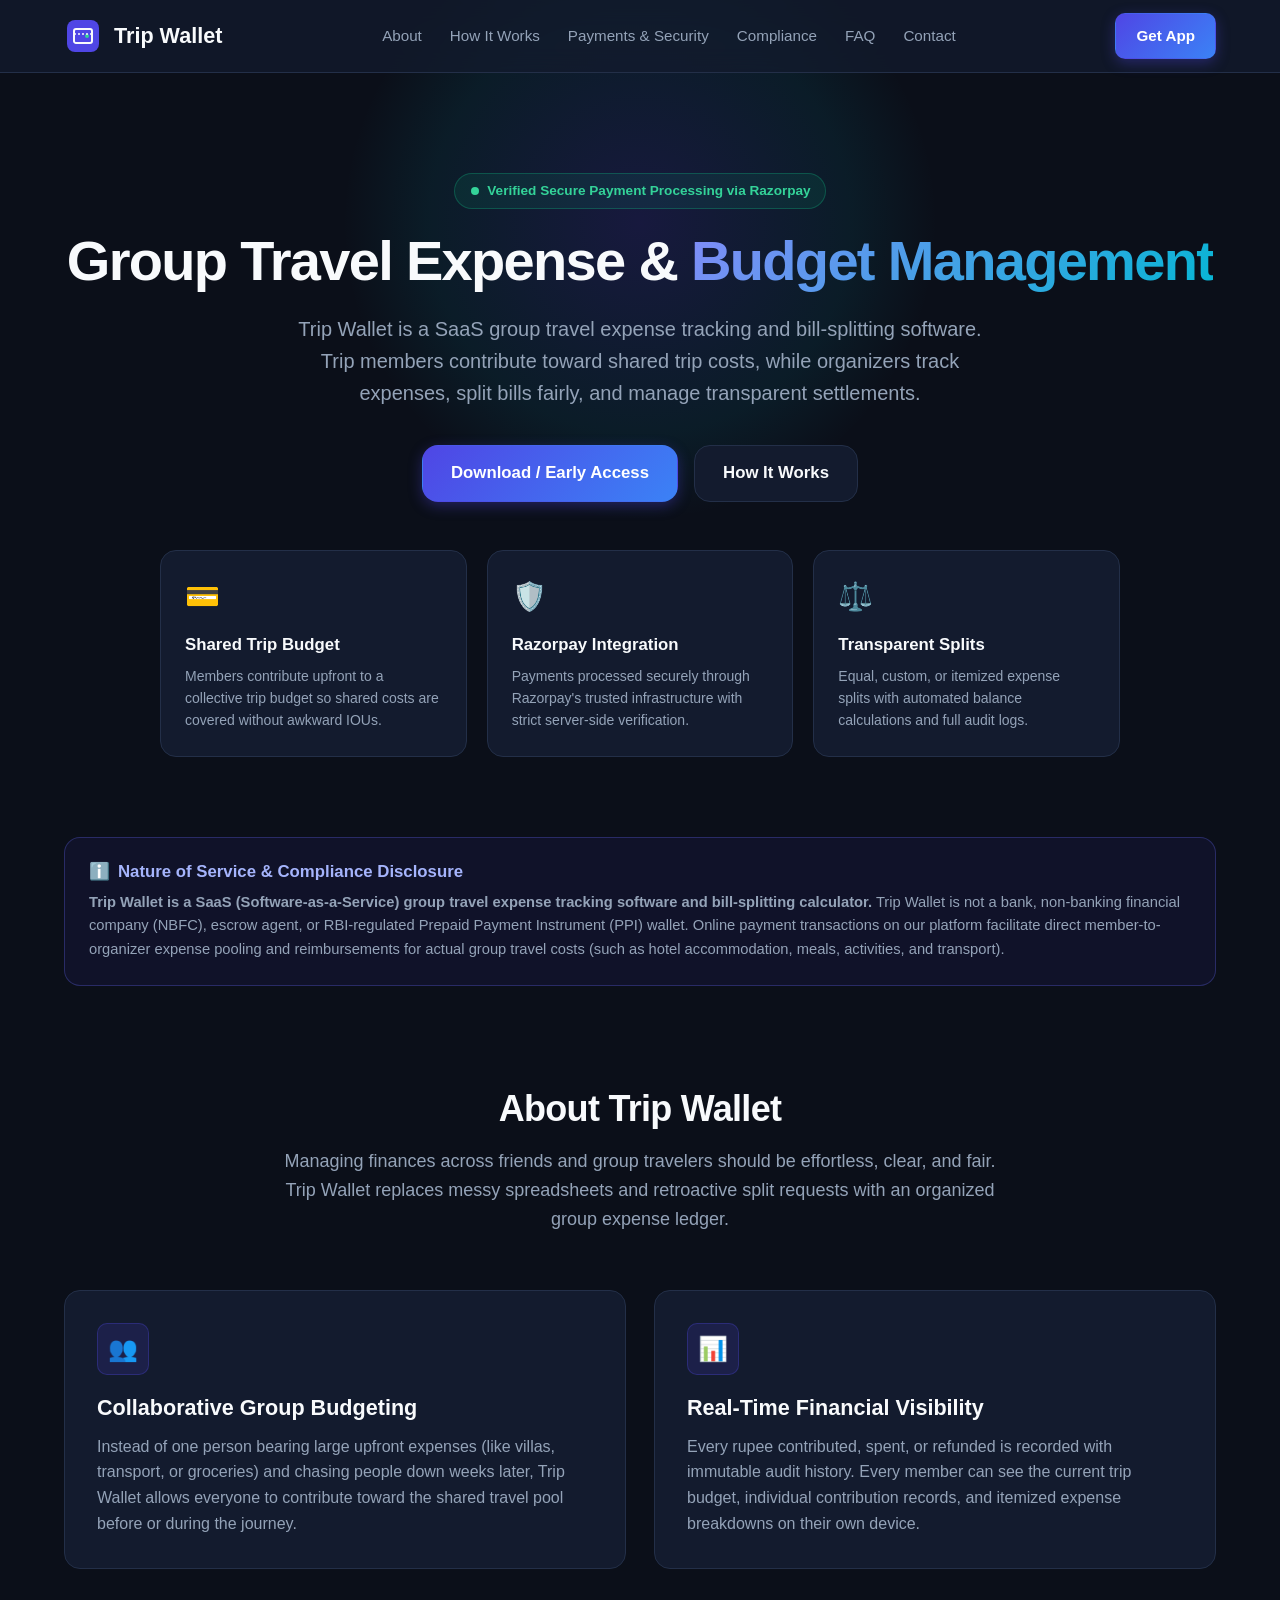
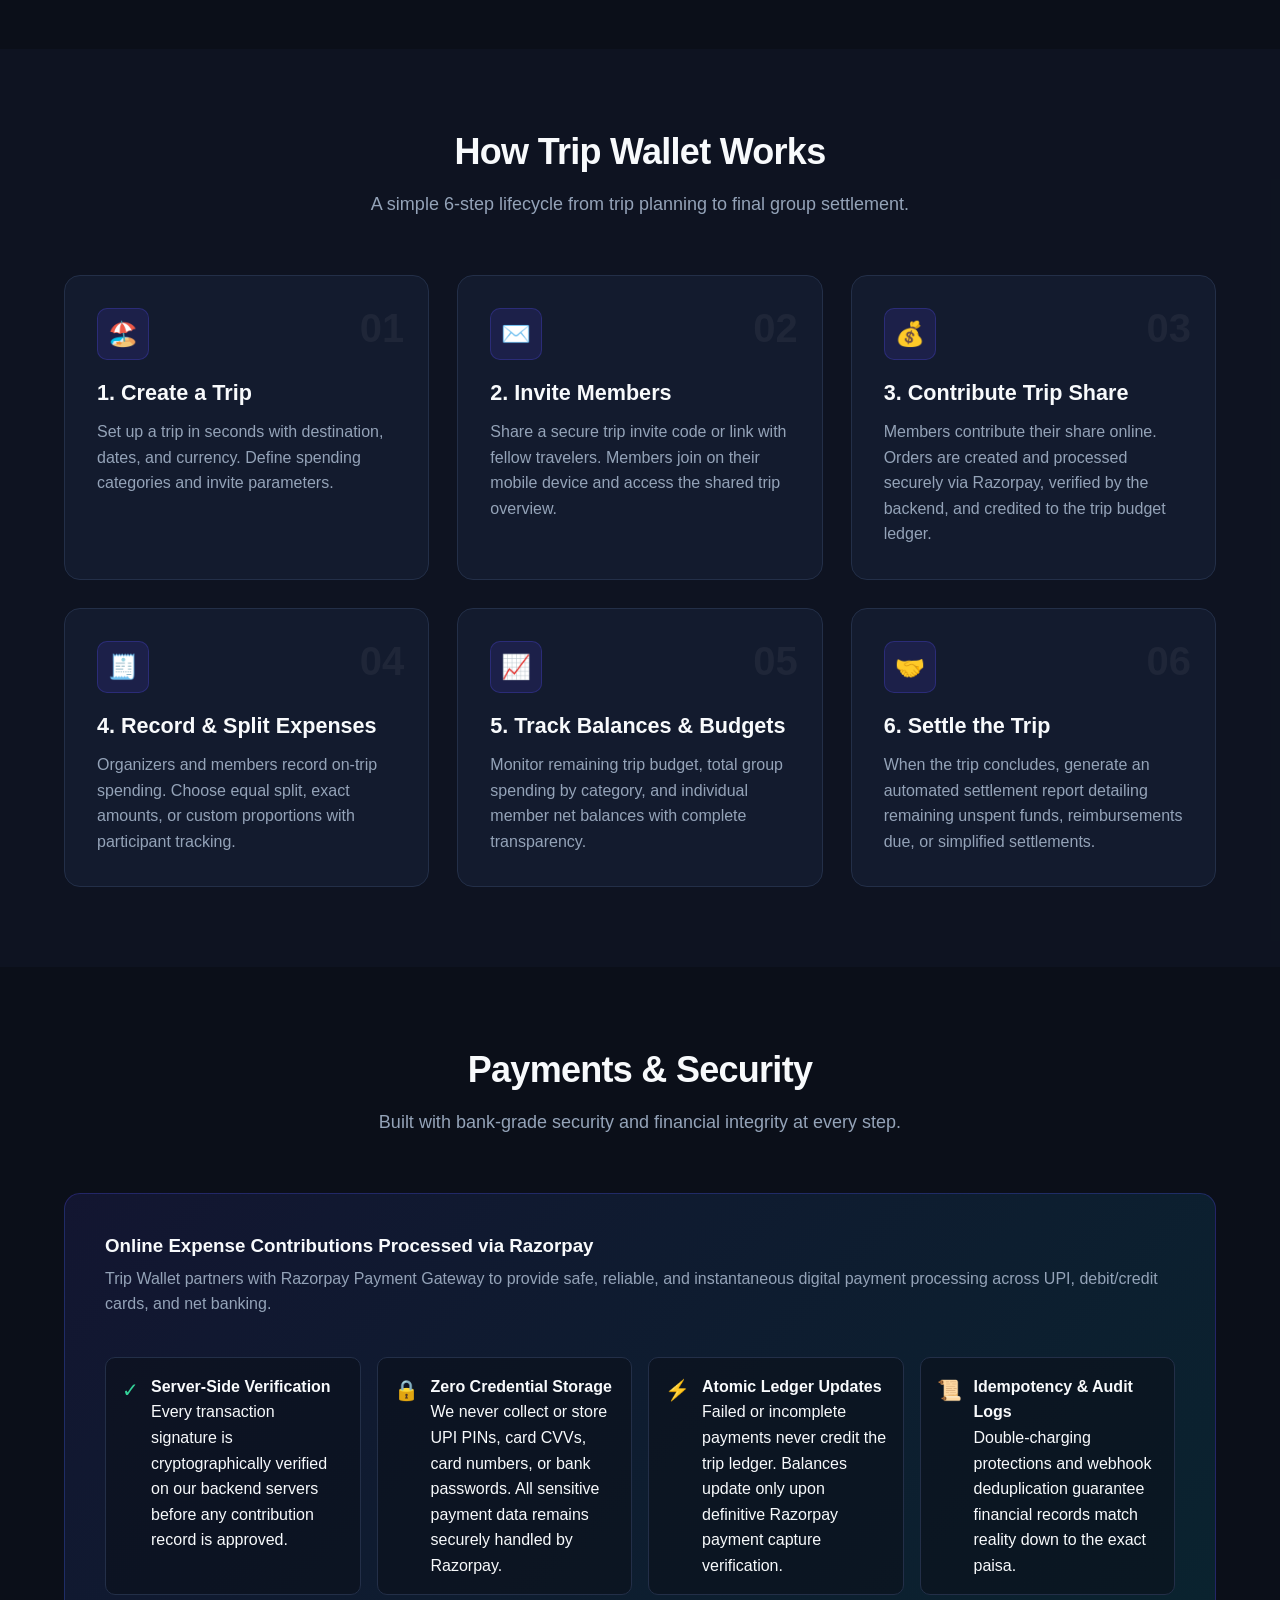
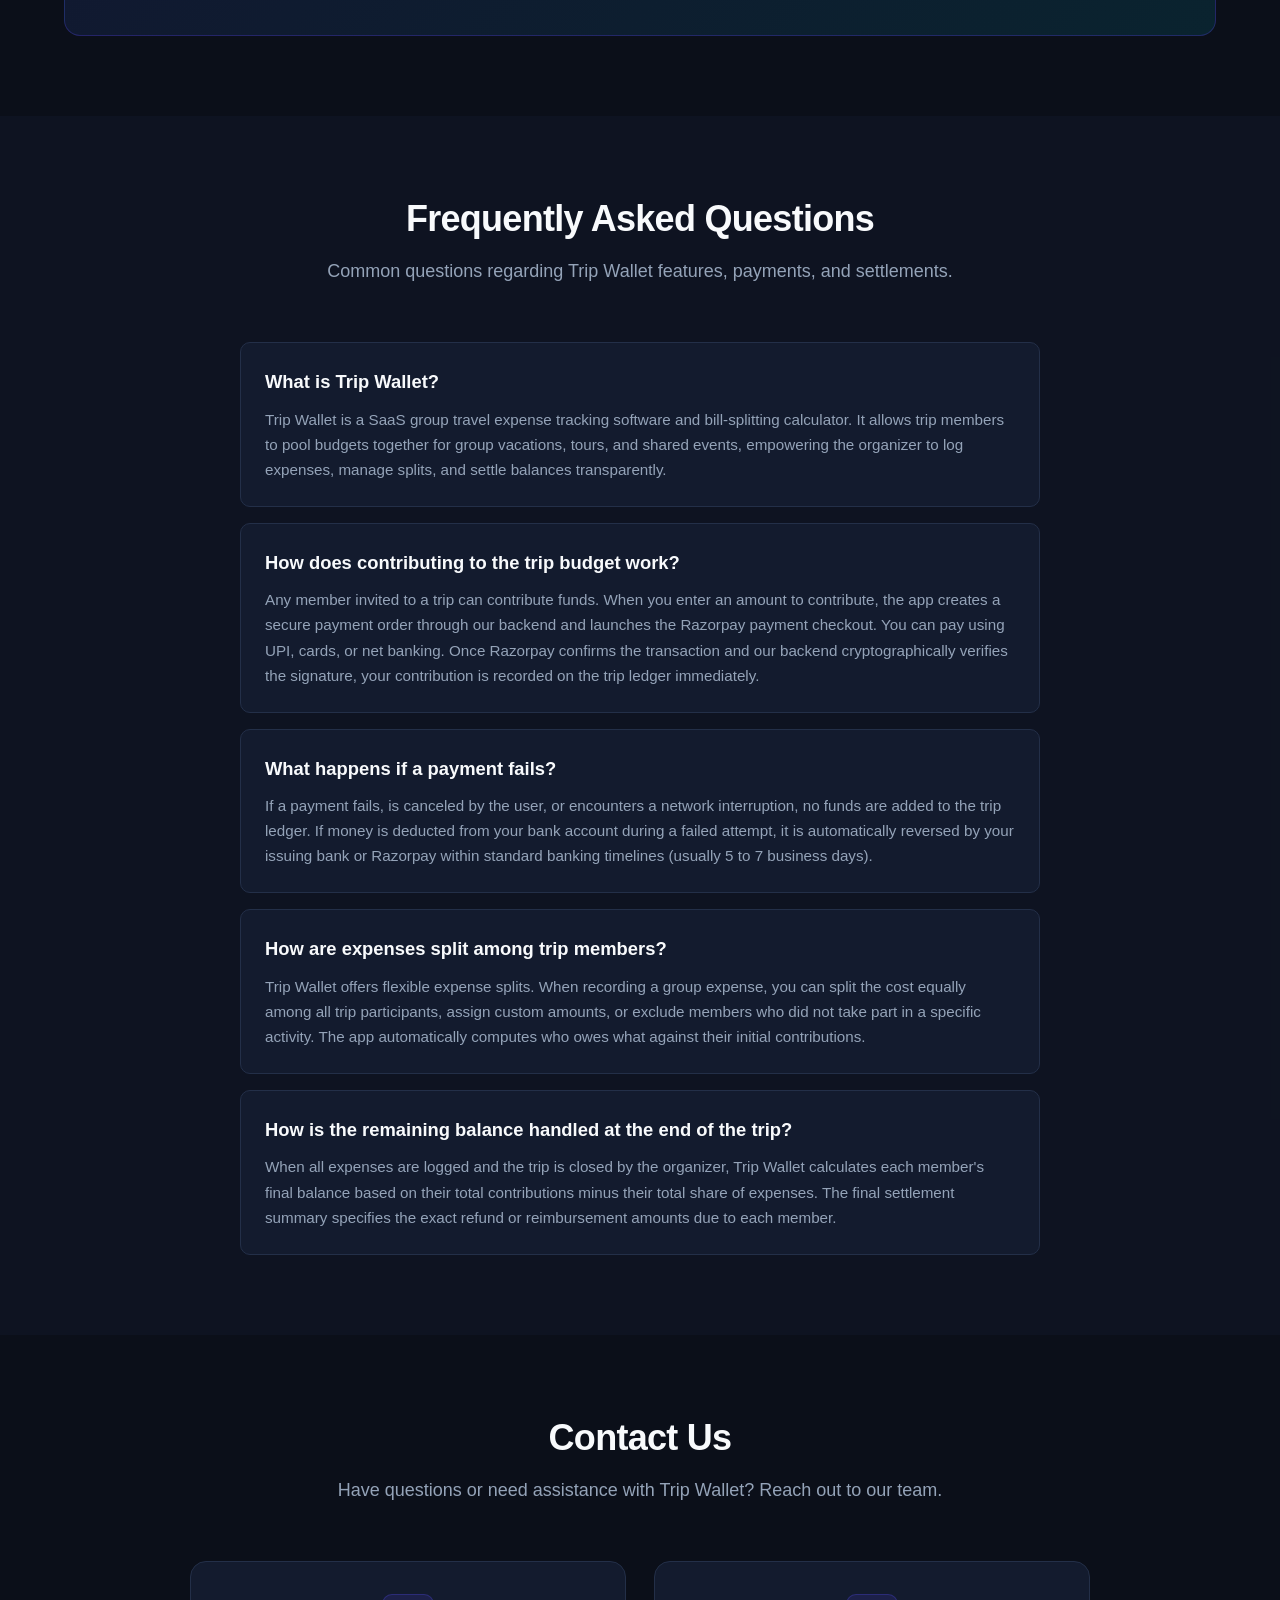
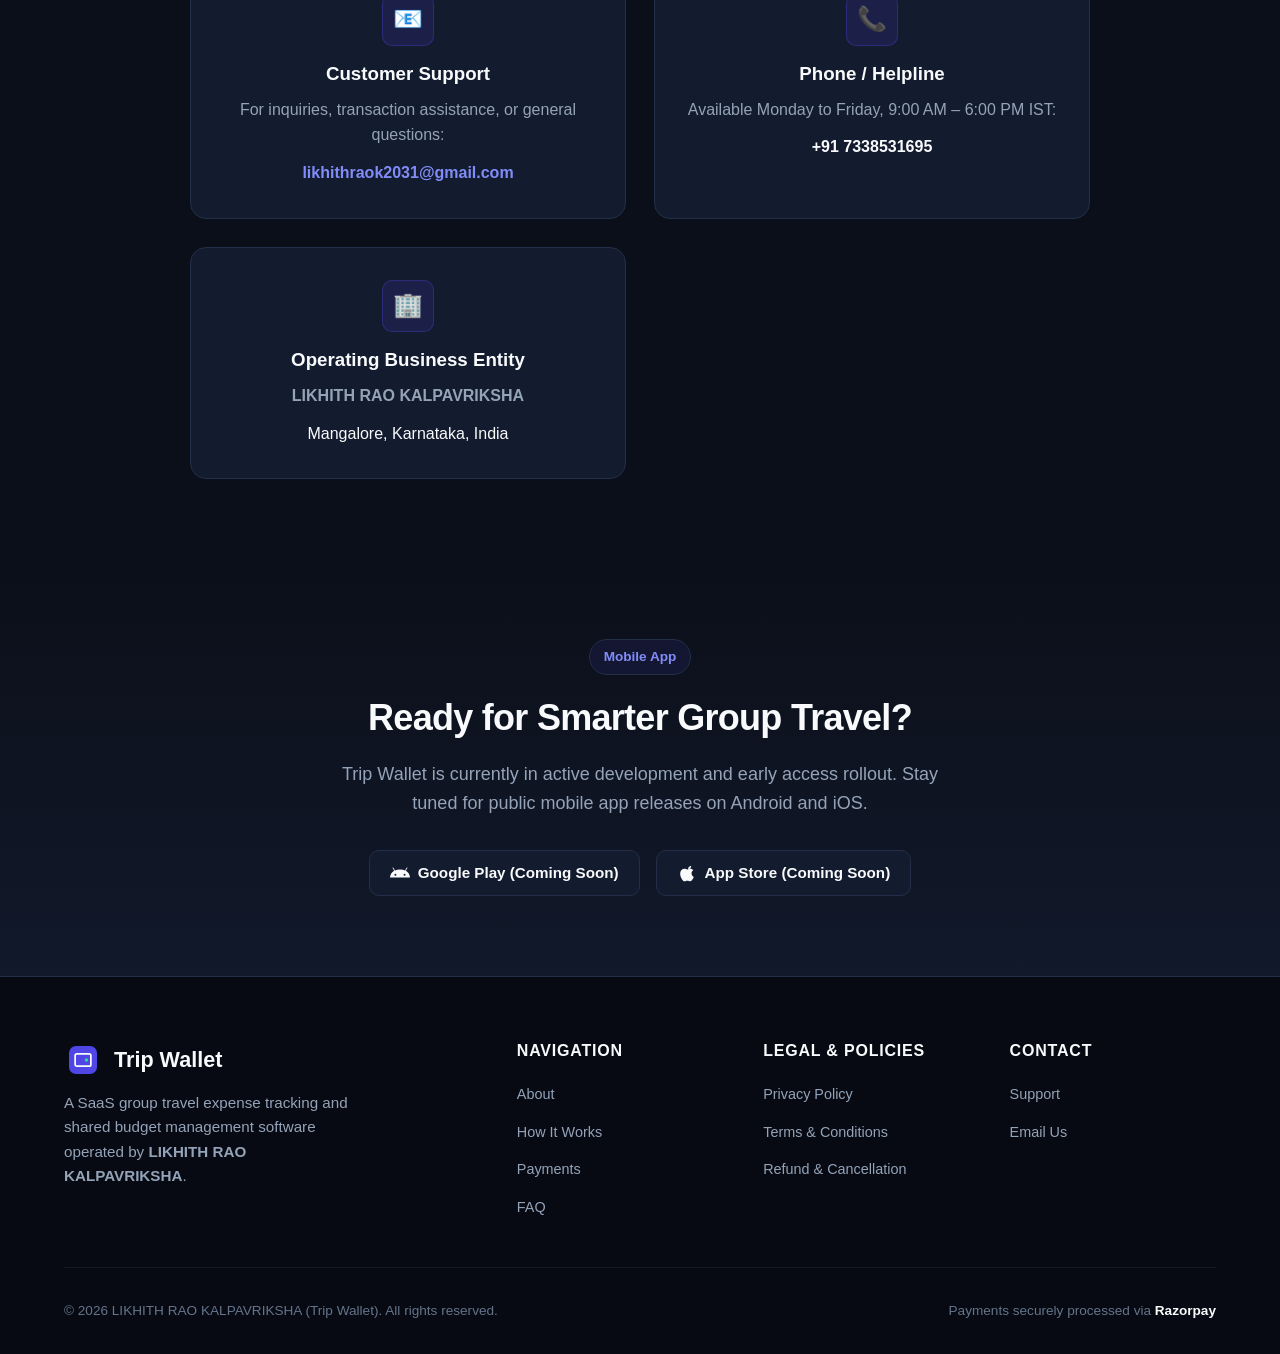
==== commit 595906ab: "Update legal operating entity to LIKHITH RAO KALPAVRIKSHA matching Razorpay KYC" ====
--- a/backend/app/static/index.html
+++ b/backend/app/static/index.html
@@ -313,8 +313,8 @@
 
         <div class="contact-card">
           <div class="card-icon" style="margin: 0 auto 16px;">🏢</div>
-          <h3>Operating Address</h3>
-          <p>Trip Wallet Operations</p>
+          <h3>Operating Business Entity</h3>
+          <p><strong>LIKHITH RAO KALPAVRIKSHA</strong></p>
           <p style="margin-top: 12px; font-weight: 500; color: var(--text-primary);">
             Mangalore, Karnataka, India
           </p>
@@ -360,7 +360,7 @@
             Trip Wallet
           </div>
           <p>
-            A SaaS group travel expense tracking and shared budget management software for tours and vacations.
+            A SaaS group travel expense tracking and shared budget management software operated by <strong>LIKHITH RAO KALPAVRIKSHA</strong>.
           </p>
         </div>
 
@@ -394,7 +394,7 @@
 
       <div class="footer-bottom">
         <div>
-          &copy; 2026 Trip Wallet. All rights reserved.
+          &copy; 2026 LIKHITH RAO KALPAVRIKSHA (Trip Wallet). All rights reserved.
         </div>
         <div>
           Payments securely processed via <strong style="color: var(--text-primary);">Razorpay</strong>
